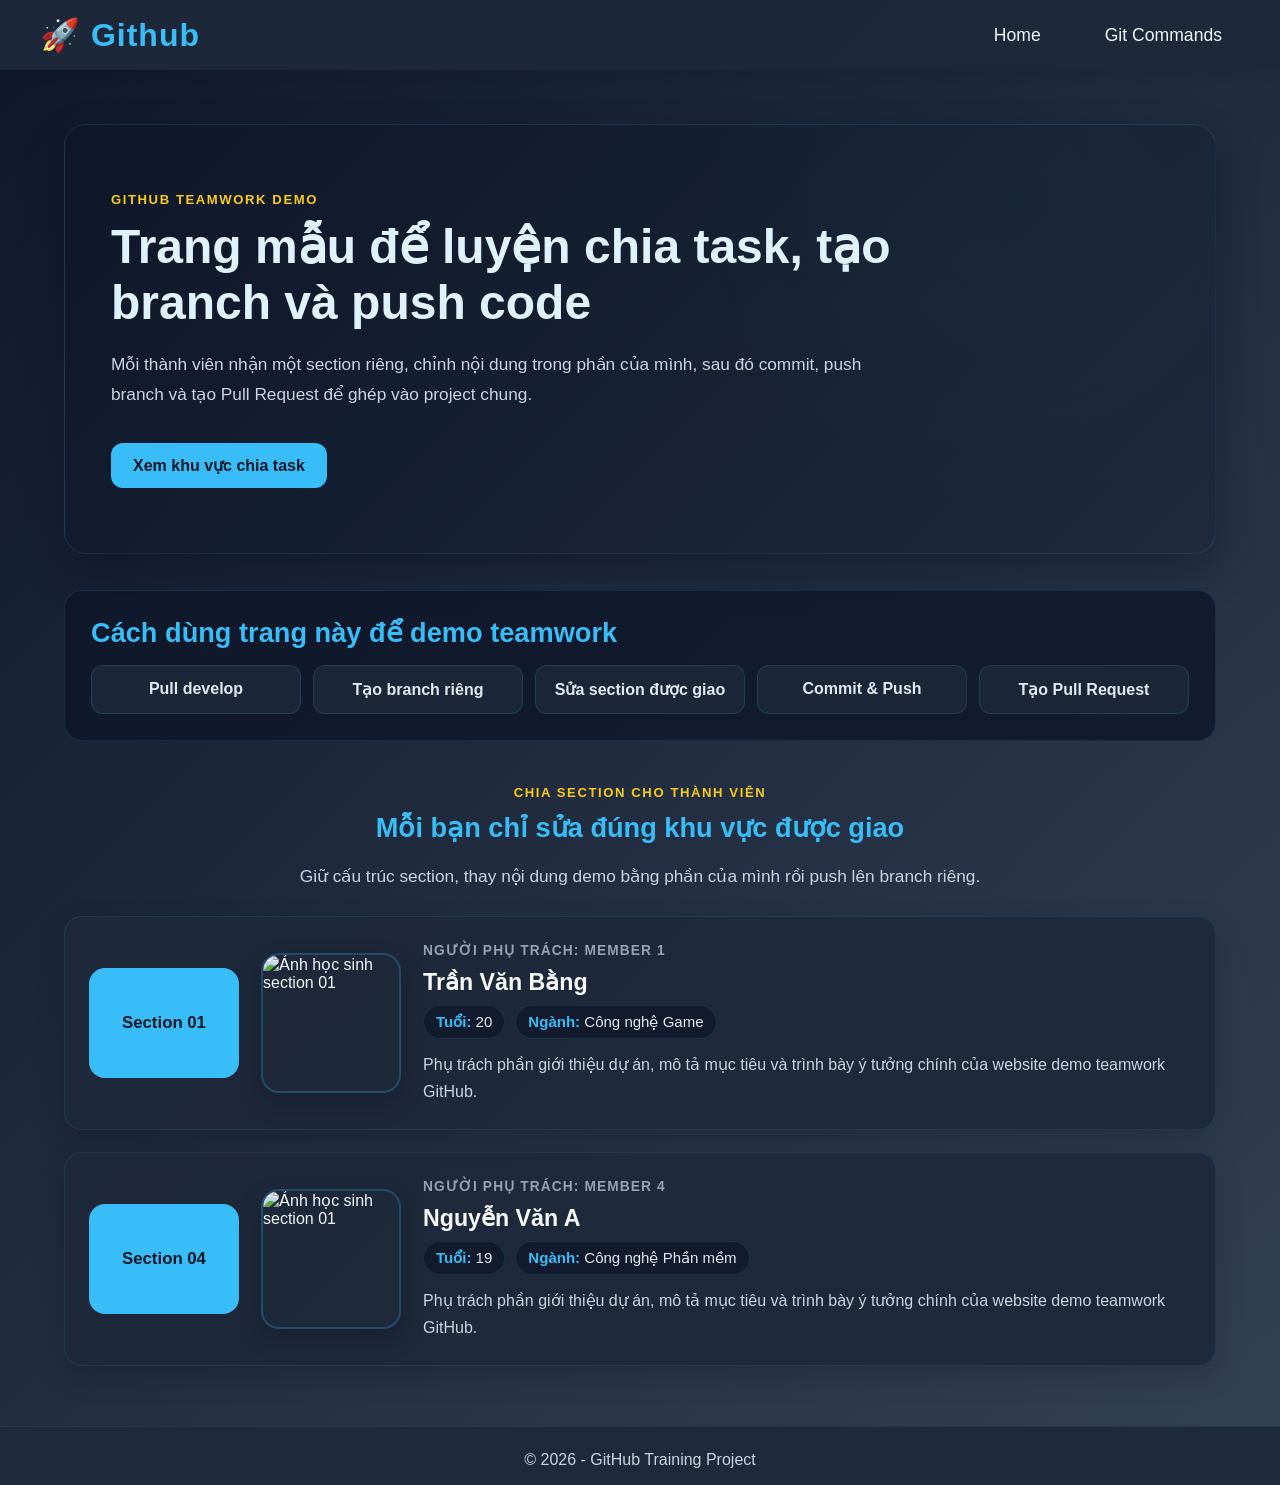
==== index.html @ ce4d1c2f "fect(index): create section 4" ====
<!DOCTYPE html>
<html lang="vi">
<head>
  <meta charset="UTF-8" />
  <meta name="viewport" content="width=device-width, initial-scale=1.0" />
  <title>GitHub Training</title>

  <link rel="stylesheet" href="css/style.css" />
</head>
<body>

  <header class="header">
    <div class="logo">
      🚀 Github
    </div>

    <nav class="navbar">
      <a href="index.html">Home</a>
      <a href="html/gitcode.html">Git Commands</a>
      <!-- <a href="#team-sections">Team Sections</a>
      <a href="#workflow-demo">Workflow Demo</a> -->
    </nav>
  </header>

  <section class="home-hero">
    <div class="home-hero-content">
      <span class="home-kicker">GitHub Teamwork Demo</span>
      <h1>Trang mẫu để luyện chia task, tạo branch và push code</h1>
      <p>
        Mỗi thành viên nhận một section riêng, chỉnh nội dung trong phần của mình,
        sau đó commit, push branch và tạo Pull Request để ghép vào project chung.
      </p>
      <a href="#team-sections" class="home-hero-btn">Xem khu vực chia task</a>
    </div>
  </section>

  <section class="team-demo-intro" id="workflow-demo">
    <div class="team-demo-card">
      <h2>Cách dùng trang này để demo teamwork</h2>
      <div class="team-demo-flow">
        <span>Pull develop</span>
        <span>Tạo branch riêng</span>
        <span>Sửa section được giao</span>
        <span>Commit & Push</span>
        <span>Tạo Pull Request</span>
      </div>
    </div>
  </section>

  <section class="team-sections" id="team-sections">
    <div class="team-section-heading">
      <span class="home-kicker">Chia Section Cho Thành Viên</span>
      <h2>Mỗi bạn chỉ sửa đúng khu vực được giao</h2>
      <p>Giữ cấu trúc section, thay nội dung demo bằng phần của mình rồi push lên branch riêng.</p>
    </div>

    <article class="member-work-section member-one" id="member-section-1">
      <div class="member-badge">Section 01</div>
      <div class="member-profile">
        <img src="https://scontent.fdad2-1.fna.fbcdn.net/v/t39.30808-6/556759944_1930097498388356_307421923175908812_n.jpg?_nc_cat=101&ccb=1-7&_nc_sid=1d70fc&_nc_eui2=AeEjoZnqyut3etwv5vSrzp3N4biLlRMhdVPhuIuVEyF1U_9GZbSRBkOqIoPj9w2sNINUqiNtuL5TcLoIzGaZe9NK&_nc_ohc=SYh8Oh-GGBQQ7kNvwHxV6ln&_nc_oc=AdrQGl1ZJ1cwbVvdwWqaaDdRkdm50__3CVu-ETXfu-alIXfRdkhwELdNpxFEAi6UTkY&_nc_zt=23&_nc_ht=scontent.fdad2-1.fna&_nc_gid=3TKmgCUlvoY7Y_K0UtMDnA&_nc_ss=7b2a8&oh=00_Af6lkgv536dwW_UC1EzUczpDcu0OHHDe9yXE9eBbj14IPQ&oe=6A0505F3" alt="Ảnh học sinh section 01">
        <div class="member-content">
          <span>Người phụ trách: Member 1</span>
          <h3>Trần Văn Bằng</h3>
          <ul class="student-info">
            <li><strong>Tuổi:</strong> 20</li>
            <li><strong>Ngành:</strong> Công nghệ Game</li>
          </ul>
          <p>
            Phụ trách phần giới thiệu dự án, mô tả mục tiêu và trình bày ý tưởng chính
            của website demo teamwork GitHub.
          </p>
        </div>
      </div>
    </article>

    <!-- SECTION 02: Copy thay vào index.html, article id="member-section-2" -->
    

    <!-- SECTION 03: Copy thay vào index.html, article id="member-section-3" -->
    

    <!-- SECTION 04: Copy thay vào index.html, article id="member-section-4" -->
    <article class="member-work-section member-one" id="member-section-4">
      <div class="member-badge">Section 04</div>
      <div class="member-profile">
        <img src="https://scontent.fdad2-1.fna.fbcdn.net/v/t39.30808-6/556759944_1930097498388356_307421923175908812_n.jpg?_nc_cat=101&ccb=1-7&_nc_sid=1d70fc&_nc_eui2=AeEjoZnqyut3etwv5vSrzp3N4biLlRMhdVPhuIuVEyF1U_9GZbSRBkOqIoPj9w2sNINUqiNtuL5TcLoIzGaZe9NK&_nc_ohc=SYh8Oh-GGBQQ7kNvwHxV6ln&_nc_oc=AdrQGl1ZJ1cwbVvdwWqaaDdRkdm50__3CVu-ETXfu-alIXfRdkhwELdNpxFEAi6UTkY&_nc_zt=23&_nc_ht=scontent.fdad2-1.fna&_nc_gid=3TKmgCUlvoY7Y_K0UtMDnA&_nc_ss=7b2a8&oh=00_Af6lkgv536dwW_UC1EzUczpDcu0OHHDe9yXE9eBbj14IPQ&oe=6A0505F3" alt="Ảnh học sinh section 01">
        <div class="member-content">
          <span>Người phụ trách: Member 4</span>
          <h3>Nguyễn Văn A</h3>
          <ul class="student-info">
            <li><strong>Tuổi:</strong> 19</li>
            <li><strong>Ngành:</strong> Công nghệ Phần mềm</li>
          </ul>
          <p>
            Phụ trách phần giới thiệu dự án, mô tả mục tiêu và trình bày ý tưởng chính
            của website demo teamwork GitHub.
          </p>
        </div>
      </div>
    </article>
    
  </section>

  <footer>
    © 2026 - GitHub Training Project
  </footer>

</body>
</html>
---- css/style.css ----
/* Terminal-like Command Input */

.cmd-terminal-section {
    width: 90%;
    margin: 36px auto 48px auto;
    background: #181f2e;
    border-radius: 12px;
    box-shadow: 0 4px 24px rgba(30,41,59,0.18);
    padding: 0 0 24px 0;
    position: relative;
    border: 1.5px solid #232b3b;
}
.cmd-toolbar {
    position: sticky;
    top: 80px;
    background: #232b3b;
    border-radius: 12px 12px 0 0;
    display: flex;
    align-items: center;
    justify-content: space-between;
    padding: 10px 18px 8px 18px;
    z-index: 2;
    border-bottom: 1.5px solid #334155;
    box-shadow: 0 2px 8px rgba(56,189,248,0.07);
}
.cmd-toolbar-left {
    display: flex;
    align-items: center;
    gap: 8px;
}
.cmd-dot {
    width: 13px;
    height: 13px;
    border-radius: 50%;
    display: inline-block;
    margin-right: 2px;
    border: 1.5px solid #232b3b;
}
.cmd-dot.red { background: #ff5f56; border-color: #e0443e; }
.cmd-dot.yellow { background: #ffbd2e; border-color: #dea123; }
.cmd-dot.green { background: #27c93f; border-color: #13a10e; }

.cmd-toolbar-right {
    display: flex;
    align-items: center;
    gap: 12px;
}
#cmd-save-btn {
    background: linear-gradient(90deg, #38bdf8 0%, #2563eb 100%);
    color: #fff;
    border: none;
    border-radius: 7px;
    padding: 7px 20px;
    font-size: 1.05rem;
    font-weight: 600;
    cursor: pointer;
    box-shadow: 0 2px 8px rgba(56,189,248,0.10);
    transition: background 0.18s, transform 0.18s;
    outline: none;
}
#cmd-save-btn:hover {
    background: linear-gradient(90deg, #2563eb 0%, #38bdf8 100%);
    transform: scale(1.04);
}
.cmd-textarea {
    width: 96%;
    margin: 18px 2%;
    min-height: 180px;
    background: #181f2e;
    color: #e2e8f0;
    font-family: 'Fira Mono', 'Consolas', monospace;
    font-size: 1.08rem;
    border: none;
    border-radius: 0 0 8px 8px;
    padding: 18px 16px;
    outline: none;
    resize: vertical;
    box-shadow: 0 1px 8px rgba(56,189,248,0.08);
    transition: box-shadow 0.18s;
    line-height: 1.7;
    letter-spacing: 0.02em;
}
.cmd-textarea:focus {
    box-shadow: 0 2px 16px rgba(56,189,248,0.13);
}
*{
    box-sizing: border-box;
}

html {
    scroll-behavior: smooth;
}

body {
    min-height: 100vh;
    margin: 0;
    font-family: 'Segoe UI', 'Roboto', Arial, sans-serif;
    background: linear-gradient(135deg, #0f172a 0%, #334155 100%);
    color: #f1f5f9;
}

.hero-content h1{
    font-size: 3.5rem;
    margin-bottom: 20px;
    font-weight: 800;
    color: #38bdf8;
    text-shadow: 0 2px 16px rgba(56,189,248,0.08);
}

.hero-content p{
    max-width: 700px;
    margin: auto;
    line-height: 1.8;
    color: #cbd5e1;
    margin-bottom: 30px;
    font-size: 1.2rem;
}

.hero-content button{
    padding: 16px 36px;
    border: none;
    border-radius: 16px;
    background: linear-gradient(90deg, #38bdf8 0%, #2563eb 100%);
    color: white;
    font-size: 1.1rem;
    font-weight: 600;
    cursor: pointer;
    box-shadow: 0 4px 16px rgba(56,189,248,0.10);
    transition: 0.2s;
}

.hero-content button:hover{
    background: linear-gradient(90deg, #2563eb 0%, #38bdf8 100%);
    transform: translateY(-3px) scale(1.04);
    box-shadow: 0 8px 24px rgba(56,189,248,0.18);
}

.card-section{
    width: 90%;
    margin: 0 auto;
    display: grid;
    grid-template-columns: repeat(auto-fit, minmax(300px, 1fr));
    gap: 32px;
    padding-bottom: 80px;
    margin-top: 40px;
}

.card{
    background: rgba(30, 41, 59, 0.98);
    padding: 36px 28px 32px 28px;
    border-radius: 22px;
    border: 1.5px solid rgba(56,189,248,0.08);
    transition: 0.25s;
    box-shadow: 0 2px 12px rgba(30,41,59,0.10);
    position: relative;
    overflow: hidden;
}

.card:hover{
    transform: translateY(-8px) scale(1.03);
    border-color: #38bdf8;
    box-shadow: 0 12px 32px rgba(56,189,248,0.18);
}

.icon{
    font-size: 2.5rem;
    margin-bottom: 18px;
    color: #38bdf8;
    filter: drop-shadow(0 2px 8px #38bdf855);
}

.card h2{
    margin-bottom: 12px;
    font-size: 1.4rem;
    color: #f1f5f9;
    font-weight: 700;
}

.card p{
    color: #cbd5e1;
    line-height: 1.7;
    font-size: 1.05rem;
}

/* Home teamwork demo page */
.home-hero {
    width: 90%;
    min-height: 430px;
    margin: 54px auto 36px auto;
    display: flex;
    align-items: center;
    background:
        linear-gradient(135deg, rgba(15,23,42,0.94), rgba(30,41,59,0.86)),
        radial-gradient(circle at 82% 18%, rgba(56,189,248,0.22), transparent 32%);
    border: 1.5px solid rgba(56,189,248,0.14);
    border-radius: 22px;
    padding: 54px 46px;
    box-shadow: 0 18px 42px rgba(2,6,23,0.28);
}

.home-hero-content {
    max-width: 780px;
}

.home-kicker {
    display: inline-block;
    margin-bottom: 12px;
    color: #facc15;
    font-size: 0.82rem;
    font-weight: 800;
    letter-spacing: 0.12em;
    text-transform: uppercase;
}

.home-hero h1 {
    margin: 0 0 18px 0;
    color: #e0f2fe;
    font-size: 3rem;
    line-height: 1.16;
}

.home-hero p,
.team-section-heading p {
    color: #cbd5e1;
    line-height: 1.75;
    font-size: 1.08rem;
}

.home-hero-btn {
    display: inline-block;
    margin-top: 16px;
    color: #0f172a;
    background: #38bdf8;
    text-decoration: none;
    border-radius: 12px;
    padding: 13px 22px;
    font-weight: 800;
    transition: 0.18s;
}

.home-hero-btn:hover {
    background: #22c55e;
    transform: translateY(-2px);
}

.team-demo-intro,
.team-sections {
    width: 90%;
    margin: 0 auto 42px auto;
}

.team-demo-card {
    background: rgba(15,23,42,0.82);
    border: 1px solid rgba(56,189,248,0.14);
    border-radius: 18px;
    padding: 26px;
}

.team-demo-card h2,
.team-section-heading h2 {
    margin: 0 0 16px 0;
    color: #38bdf8;
    font-size: 1.7rem;
}

.team-demo-flow {
    display: grid;
    grid-template-columns: repeat(auto-fit, minmax(160px, 1fr));
    gap: 12px;
}

.team-demo-flow span {
    position: relative;
    color: #e2e8f0;
    background: rgba(30,41,59,0.9);
    border: 1px solid rgba(56,189,248,0.16);
    border-radius: 12px;
    padding: 14px 16px;
    text-align: center;
    font-weight: 700;
}

.team-section-heading {
    margin-bottom: 24px;
    text-align: center;
}

.member-work-section {
    display: grid;
    grid-template-columns: 150px minmax(0, 1fr);
    gap: 22px;
    align-items: center;
    margin-bottom: 22px;
    padding: 24px;
    background: rgba(30,41,59,0.94);
    border: 1.5px solid rgba(56,189,248,0.12);
    border-radius: 18px;
    box-shadow: 0 10px 28px rgba(2,6,23,0.18);
}

.member-badge {
    min-height: 110px;
    display: grid;
    place-items: center;
    color: #0f172a;
    border-radius: 16px;
    font-size: 1.05rem;
    font-weight: 900;
    text-align: center;
}

.member-one .member-badge { background: #38bdf8; }
.member-two .member-badge { background: #22c55e; }
.member-three .member-badge { background: #facc15; }
.member-four .member-badge { background: #f97316; }

.member-profile {
    display: grid;
    grid-template-columns: 140px minmax(0, 1fr);
    gap: 22px;
    align-items: center;
}

.member-profile img {
    width: 140px;
    height: 140px;
    object-fit: cover;
    border-radius: 18px;
    border: 2px solid rgba(56,189,248,0.24);
    box-shadow: 0 10px 24px rgba(2,6,23,0.22);
}

.member-content span {
    color: #94a3b8;
    font-size: 0.86rem;
    font-weight: 800;
    letter-spacing: 0.08em;
    text-transform: uppercase;
}

.member-content h3 {
    margin: 9px 0 9px 0;
    color: #f8fafc;
    font-size: 1.45rem;
}

.member-content p {
    margin: 0;
    color: #cbd5e1;
    line-height: 1.7;
}

.student-info {
    display: flex;
    flex-wrap: wrap;
    gap: 10px;
    margin: 0 0 12px 0;
    padding: 0;
    list-style: none;
}

.student-info li {
    color: #e2e8f0;
    background: rgba(15,23,42,0.76);
    border: 1px solid rgba(56,189,248,0.14);
    border-radius: 999px;
    padding: 7px 12px;
    font-size: 0.94rem;
}

.student-info strong {
    color: #38bdf8;
}

@media (max-width: 760px) {
    .home-hero {
        padding: 34px 22px;
    }

    .home-hero h1 {
        font-size: 2.1rem;
    }

    .member-work-section {
        grid-template-columns: 1fr;
    }

    .member-badge {
        min-height: 72px;
    }

    .member-profile {
        grid-template-columns: 1fr;
    }

    .member-profile img {
        width: 100%;
        height: 220px;
    }
}

.page-title{
    margin: 48px 0 32px 0;
    text-align: center;
}
.page-title h1 {
    font-size: 2.5rem;
    color: #38bdf8;
    font-weight: 800;
    margin-bottom: 10px;
}
.page-title p {
    color: #cbd5e1;
    font-size: 1.1rem;
}

.page-section-nav {
    width: 170px;
    margin: 0;
    position: fixed;
    top: 92px;
    left: 18px;
    z-index: 9;
    display: flex;
    flex-direction: column;
    gap: 10px;
    padding: 12px;
    background: rgba(15, 23, 42, 0.86);
    border: 1px solid rgba(56,189,248,0.16);
    border-radius: 14px;
    box-shadow: 0 10px 28px rgba(2,6,23,0.22);
    backdrop-filter: blur(14px);
}

.page-section-nav a {
    color: #e2e8f0;
    text-decoration: none;
    font-size: 0.95rem;
    font-weight: 700;
    padding: 10px 12px;
    border: 1px solid rgba(56,189,248,0.12);
    border-radius: 10px;
    background: rgba(30,41,59,0.72);
    transition: 0.18s;
}

.page-section-nav a:hover {
    color: #0f172a;
    background: #38bdf8;
    border-color: #38bdf8;
}

#cmd-input,
#git-guidelines,
#branch-example,
#project-workflow,
#teamwork-rules,
#command-list {
    scroll-margin-top: 160px;
}

@media (max-width: 1179px) {
    .page-section-nav {
        width: 90%;
        margin: 0 auto 28px auto;
        position: sticky;
        top: 78px;
        left: auto;
        float: none;
        flex-direction: row;
        justify-content: flex-start;
        overflow-x: auto;
    }

    .page-section-nav a {
        flex: 0 0 auto;
        border-radius: 999px;
    }
}

/* Header, Navbar, Logo, Footer */
header.header {
    width: 100%;
    background: rgba(30, 41, 59, 0.95);
    box-shadow: 0 2px 12px rgba(0,0,0,0.08);
    display: flex;
    justify-content: space-between;
    align-items: center;
    padding: 0 40px;
    min-height: 70px;
    position: sticky;
    top: 0;
    z-index: 10;
}
.logo {
    font-size: 2rem;
    font-weight: bold;
    letter-spacing: 1px;
    color: #38bdf8;
    display: flex;
    align-items: center;
    gap: 10px;
}
.navbar {
    display: flex;
    gap: 28px;
}
.navbar a {
    color: #f1f5f9;
    text-decoration: none;
    font-size: 1.1rem;
    padding: 8px 18px;
    border-radius: 8px;
    transition: background 0.2s, color 0.2s;
}
.navbar a:hover, .navbar a.active {
    background: #38bdf8;
    color: #0f172a;
}
footer {
    width: 100%;
    background: #1e293b;
    color: #cbd5e1;
    text-align: center;
    padding: 24px 0 16px 0;
    font-size: 1rem;
    margin-top: 60px;
    border-top: 1px solid rgba(255,255,255,0.06);
}

/* Command Cards (gitcode.html) */
.command-container {
    width: 90%;
    margin: 0 auto 60px auto;
    display: grid;
    grid-template-columns: repeat(auto-fit, minmax(320px, 1fr));
    gap: 32px;
}
.command-card {
    background: rgba(30, 41, 59, 0.98);
    border-radius: 18px;
    border: 1.5px solid rgba(56,189,248,0.08);
    box-shadow: 0 2px 12px rgba(30,41,59,0.10);
    padding: 28px 24px 22px 24px;
    transition: 0.22s;
    position: relative;
    overflow: hidden;
}
.command-card:hover {
    border-color: #38bdf8;
    box-shadow: 0 8px 24px rgba(56,189,248,0.13);
    transform: translateY(-6px) scale(1.02);
}
.command-card h2 {
    color: #38bdf8;
    font-size: 1.2rem;
    margin-bottom: 12px;
    font-weight: 700;
}
.command-card p {
    color: #cbd5e1;
    font-size: 1rem;
    margin-top: 10px;
}
.code-box {
    background: #0f172a;
    color: #38bdf8;
    font-family: 'Fira Mono', 'Consolas', monospace;
    font-size: 1.08rem;
    padding: 18px 86px 18px 18px;
    border-radius: 10px;
    margin-bottom: 8px;
    margin-top: 2px;
    word-break: break-all;
    box-shadow: 0 1px 6px rgba(56,189,248,0.08);
    border: 1px solid rgba(56,189,248,0.10);
    text-align: left;
    position: relative;
    min-height: 56px;
}

.copy-code-btn {
    position: absolute;
    top: 10px;
    right: 10px;
    background: rgba(56,189,248,0.14);
    color: #e0f2fe;
    border: 1px solid rgba(56,189,248,0.35);
    border-radius: 7px;
    padding: 6px 10px;
    font-size: 0.82rem;
    font-family: 'Segoe UI', 'Roboto', Arial, sans-serif;
    font-weight: 700;
    cursor: pointer;
    transition: 0.18s;
}

.copy-code-btn:hover {
    background: #38bdf8;
    color: #0f172a;
}

.copy-code-btn.copied {
    background: #22c55e;
    color: #052e16;
    border-color: #22c55e;
}

/* Git naming and ignore guidelines */
.git-guidelines-section {
    padding: 0 0 30px 0;
    overflow: hidden;
}

.git-guidelines-section .cmd-toolbar {
    position: static;
    top: auto;
    justify-content: flex-start;
    min-height: 42px;
    margin-bottom: 26px;
    box-shadow: none;
}

.git-guidelines-section h1 {
    width: calc(100% - 48px);
    margin: 30px auto 10px auto;
    color: #22c55e;
    font-size: 1.45rem;
    line-height: 1.35;
    font-weight: 800;
}

.git-guidelines-section > strong {
    display: inline-block;
    margin-left: 24px;
    margin-bottom: 14px;
    color: #facc15;
    font-weight: 800;
}

.git-guidelines-section .guideline-box {
    width: calc(100% - 48px);
    margin: 0 auto 28px auto;
    background: #0f172a;
    color: #dbeafe;
    border: 1px solid rgba(56,189,248,0.16);
    border-left: 5px solid #38bdf8;
    border-radius: 12px;
    padding: 18px 20px;
    box-shadow: 0 8px 20px rgba(2,6,23,0.18);
    line-height: 1.7;
}

.git-guidelines-section .guideline-box p {
    margin: 0;
}

.git-guidelines-section .guideline-box ul {
    margin: 12px 0 0 0;
    padding-left: 22px;
}

.git-guidelines-section .guideline-box li {
    margin: 8px 0;
    color: #e2e8f0;
}

.git-guidelines-section strong {
    color: #facc15;
}

.git-guidelines-section .guideline-box strong {
    color: #38bdf8;
}

@media (max-width: 640px) {
    .git-guidelines-section h1,
    .git-guidelines-section .guideline-box {
        width: calc(100% - 28px);
    }

    .git-guidelines-section h1 {
        font-size: 1.22rem;
        margin-top: 24px;
    }

    .git-guidelines-section > strong {
        margin-left: 14px;
        margin-right: 14px;
        line-height: 1.6;
    }

    .git-guidelines-section .guideline-box {
        padding: 16px;
    }
}

/* Branch Example */
.branch-example {
    width: 90%;
    margin: 0 auto 56px auto;
    background: rgba(15, 23, 42, 0.72);
    border: 1.5px solid rgba(56,189,248,0.14);
    border-radius: 18px;
    padding: 30px 24px;
    box-shadow: 0 8px 28px rgba(15,23,42,0.22);
}

.branch-example-title {
    text-align: center;
    margin-bottom: 28px;
}

.branch-example-title h2 {
    color: #38bdf8;
    font-size: 1.55rem;
    margin: 0 0 10px 0;
}

.branch-example-title p {
    color: #cbd5e1;
    max-width: 760px;
    margin: 0 auto;
    line-height: 1.6;
}

.branch-map {
    position: relative;
    display: flex;
    flex-direction: column;
    gap: 34px;
    align-items: center;
    padding: 6px 0 4px 0;
}

.branch-level {
    width: 100%;
    display: flex;
    justify-content: center;
    position: relative;
}

.branch-level:not(.root)::before {
    content: "";
    position: absolute;
    top: -34px;
    left: 50%;
    width: 2px;
    height: 34px;
    background: linear-gradient(180deg, #38bdf8, #22c55e);
}

.branch-level.members {
    justify-content: space-between;
    gap: 22px;
}

.branch-level.members::after {
    content: "";
    position: absolute;
    top: -17px;
    left: 16%;
    right: 16%;
    height: 2px;
    background: linear-gradient(90deg, #38bdf8, #22c55e, #f59e0b);
}

.branch-group {
    flex: 1;
    min-width: 210px;
    display: flex;
    flex-direction: column;
    align-items: center;
    gap: 16px;
    position: relative;
}

.branch-group::before {
    content: "";
    position: absolute;
    top: -34px;
    width: 2px;
    height: 34px;
    background: #22c55e;
}

.branch-node {
    min-width: 150px;
    text-align: center;
    font-family: 'Fira Mono', 'Consolas', monospace;
    font-weight: 700;
    color: #0f172a;
    padding: 11px 18px;
    border-radius: 999px;
    box-shadow: 0 6px 18px rgba(0,0,0,0.18);
    position: relative;
    z-index: 1;
}

.main-branch {
    background: #38bdf8;
}

.develop-branch {
    background: #22c55e;
}

.member-branch {
    background: #f59e0b;
}

.feature-list {
    width: 100%;
    display: grid;
    gap: 10px;
}

.feature-list span {
    display: block;
    background: #111827;
    color: #e2e8f0;
    font-family: 'Fira Mono', 'Consolas', monospace;
    font-size: 0.92rem;
    text-align: center;
    padding: 10px 12px;
    border: 1px solid rgba(56,189,248,0.16);
    border-radius: 10px;
    overflow-wrap: anywhere;
}

.branch-flow-note {
    margin: 26px auto 0 auto;
    max-width: 780px;
    color: #cbd5e1;
    text-align: center;
    line-height: 1.7;
}

.branch-flow-note code {
    background: #0f172a;
    color: #38bdf8;
    padding: 4px 7px;
    border-radius: 6px;
    font-family: 'Fira Mono', 'Consolas', monospace;
}

@media (max-width: 760px) {
    .branch-level.members {
        flex-direction: column;
        align-items: stretch;
    }

    .branch-level.members::after {
        display: none;
    }

    .branch-group::before {
        background: linear-gradient(180deg, #22c55e, #f59e0b);
    }
}

/* Web and Java team workflow */
.project-workflow-section {
    width: 90%;
    margin: 0 auto 64px auto;
    padding: 34px 24px;
    background:
        linear-gradient(135deg, rgba(8,13,28,0.96), rgba(17,24,39,0.92)),
        repeating-linear-gradient(90deg, rgba(56,189,248,0.05) 0 1px, transparent 1px 74px);
    border: 1.5px solid rgba(56,189,248,0.16);
    border-radius: 18px;
    box-shadow: 0 18px 42px rgba(2,6,23,0.28);
    overflow: hidden;
}

.project-workflow-header {
    max-width: 860px;
    margin: 0 auto 32px auto;
    text-align: center;
}

.workflow-kicker {
    display: inline-block;
    margin-bottom: 10px;
    color: #facc15;
    font-size: 0.82rem;
    font-weight: 800;
    letter-spacing: 0.12em;
    text-transform: uppercase;
}

.project-workflow-header h2 {
    margin: 0 0 12px 0;
    color: #e0f2fe;
    font-size: 1.85rem;
    line-height: 1.25;
}

.project-workflow-header p {
    margin: 0;
    color: #cbd5e1;
    line-height: 1.65;
}

.project-workflow-header code,
.workflow-step code,
.integrator-card code {
    color: #38bdf8;
    background: rgba(56,189,248,0.12);
    padding: 3px 6px;
    border-radius: 6px;
}

.workflow-dashboard {
    display: grid;
    grid-template-columns: 190px minmax(0, 1fr) 260px;
    gap: 22px;
    align-items: stretch;
}

.workflow-mainline {
    position: relative;
    display: flex;
    align-items: center;
    justify-content: center;
    min-height: 360px;
    border: 1px solid rgba(56,189,248,0.14);
    border-radius: 14px;
    background: rgba(15,23,42,0.72);
}

.workflow-mainline::before {
    content: "";
    position: absolute;
    top: 34px;
    bottom: 34px;
    width: 5px;
    border-radius: 999px;
    background: linear-gradient(180deg, #38bdf8, #22c55e, #38bdf8);
    box-shadow: 0 0 22px rgba(56,189,248,0.32);
}

.mainline-pulse {
    position: absolute;
    width: 18px;
    height: 18px;
    border-radius: 50%;
    background: #22c55e;
    box-shadow: 0 0 0 8px rgba(34,197,94,0.14);
}

.mainline-label {
    position: relative;
    z-index: 1;
    text-align: center;
    background: #0f172a;
    border: 1px solid rgba(56,189,248,0.26);
    border-radius: 12px;
    padding: 14px 18px;
}

.mainline-label span,
.role-label {
    display: block;
    color: #94a3b8;
    font-size: 0.78rem;
    font-weight: 800;
    letter-spacing: 0.08em;
    text-transform: uppercase;
}

.mainline-label strong {
    display: block;
    margin-top: 5px;
    color: #22c55e;
    font-family: 'Fira Mono', 'Consolas', monospace;
    font-size: 1.45rem;
}

.workflow-branches {
    display: grid;
    grid-template-columns: repeat(2, minmax(220px, 1fr));
    gap: 18px;
}

.workflow-role-card,
.integrator-card,
.workflow-step,
.project-warning-card {
    background: rgba(15,23,42,0.86);
    border: 1px solid rgba(148,163,184,0.16);
    border-radius: 14px;
    box-shadow: 0 10px 26px rgba(2,6,23,0.18);
}

.workflow-role-card {
    position: relative;
    min-height: 170px;
    padding: 18px;
    overflow: hidden;
}

.workflow-role-card::before {
    content: "";
    position: absolute;
    top: 28px;
    left: -24px;
    width: 48px;
    height: 2px;
    background: #38bdf8;
    box-shadow: 0 0 12px rgba(56,189,248,0.42);
}

.workflow-role-card::after {
    content: "Pull -> Branch -> Work -> Push -> PR";
    position: absolute;
    right: 14px;
    bottom: 12px;
    color: rgba(203,213,225,0.28);
    font-size: 0.72rem;
    font-family: 'Fira Mono', 'Consolas', monospace;
}

.workflow-role-card h3,
.integrator-card h3 {
    margin: 8px 0 8px 0;
    color: #38bdf8;
    font-family: 'Fira Mono', 'Consolas', monospace;
    font-size: 1.08rem;
}

.workflow-role-card p,
.integrator-card p {
    margin: 0;
    color: #cbd5e1;
    line-height: 1.55;
}

.branch-actions {
    display: flex;
    flex-wrap: wrap;
    gap: 8px;
    margin-top: 16px;
}

.branch-actions span {
    color: #e0f2fe;
    background: rgba(56,189,248,0.12);
    border: 1px solid rgba(56,189,248,0.2);
    border-radius: 999px;
    padding: 5px 9px;
    font-size: 0.78rem;
    font-weight: 700;
}

.ui-role { border-left: 4px solid #38bdf8; }
.service-role { border-left: 4px solid #22c55e; }
.api-role { border-left: 4px solid #facc15; }
.database-role { border-left: 4px solid #f97316; }

.integrator-panel {
    display: flex;
    align-items: center;
}

.integrator-card {
    position: relative;
    padding: 22px;
    border-color: rgba(250,204,21,0.28);
}

.integrator-card::before {
    content: "Code Review";
    display: inline-block;
    margin-bottom: 12px;
    color: #0f172a;
    background: #facc15;
    border-radius: 999px;
    padding: 6px 12px;
    font-size: 0.78rem;
    font-weight: 800;
}

.workflow-steps {
    display: grid;
    grid-template-columns: repeat(4, minmax(0, 1fr));
    gap: 12px;
    margin-top: 24px;
}

.workflow-step {
    display: flex;
    align-items: center;
    gap: 12px;
    min-height: 74px;
    padding: 14px;
}

.workflow-step strong {
    flex: 0 0 34px;
    width: 34px;
    height: 34px;
    display: grid;
    place-items: center;
    color: #0f172a;
    background: #38bdf8;
    border-radius: 50%;
    font-size: 0.95rem;
}

.workflow-step span {
    color: #e2e8f0;
    line-height: 1.45;
    font-size: 0.94rem;
}

.project-warning-grid {
    display: grid;
    grid-template-columns: 1.2fr 1fr 1fr;
    gap: 14px;
    margin-top: 18px;
}

.project-warning-card {
    padding: 16px 18px;
}

.project-warning-card strong {
    display: block;
    margin-bottom: 7px;
    color: #38bdf8;
}

.project-warning-card span {
    color: #cbd5e1;
    line-height: 1.5;
}

.project-warning-card.danger {
    border-color: rgba(248,113,113,0.35);
    background: rgba(127,29,29,0.18);
}

.project-warning-card.danger strong {
    color: #fca5a5;
}

@media (max-width: 1060px) {
    .workflow-dashboard {
        grid-template-columns: 150px minmax(0, 1fr);
    }

    .integrator-panel {
        grid-column: 1 / -1;
    }

    .workflow-steps {
        grid-template-columns: repeat(2, minmax(0, 1fr));
    }

    .project-warning-grid {
        grid-template-columns: 1fr;
    }
}

@media (max-width: 760px) {
    .project-workflow-section {
        padding: 28px 14px;
    }

    .workflow-dashboard,
    .workflow-branches,
    .workflow-steps {
        grid-template-columns: 1fr;
    }

    .workflow-mainline {
        min-height: 120px;
    }

    .workflow-mainline::before {
        left: 24px;
        right: 24px;
        top: 50%;
        bottom: auto;
        width: auto;
        height: 5px;
    }

    .workflow-role-card::before {
        display: none;
    }
}

/* GitHub teamwork rules */
.teamwork-rules-section {
    width: 90%;
    margin: 0 auto 64px auto;
    padding: 34px 24px;
    background:
        linear-gradient(135deg, rgba(15,23,42,0.97), rgba(17,24,39,0.92)),
        radial-gradient(circle at top right, rgba(56,189,248,0.14), transparent 34%);
    border: 1.5px solid rgba(56,189,248,0.16);
    border-radius: 18px;
    box-shadow: 0 18px 42px rgba(2,6,23,0.28);
}

.teamwork-rules-header {
    max-width: 850px;
    margin: 0 auto 30px auto;
    text-align: center;
}

.teamwork-rules-header h2 {
    margin: 0 0 12px 0;
    color: #e0f2fe;
    font-size: 1.85rem;
    line-height: 1.25;
}

.teamwork-rules-header p {
    margin: 0;
    color: #cbd5e1;
    line-height: 1.65;
}

.teamwork-rules-section code {
    color: #38bdf8;
    background: rgba(56,189,248,0.12);
    padding: 3px 6px;
    border-radius: 6px;
    font-family: 'Fira Mono', 'Consolas', monospace;
}

.teamwork-block {
    margin-top: 24px;
    padding: 22px;
    background: rgba(15,23,42,0.72);
    border: 1px solid rgba(148,163,184,0.14);
    border-radius: 16px;
}

.teamwork-block-title {
    display: flex;
    align-items: center;
    gap: 12px;
    margin-bottom: 18px;
}

.teamwork-block-title span {
    width: 42px;
    height: 42px;
    display: grid;
    place-items: center;
    color: #0f172a;
    background: #38bdf8;
    border-radius: 12px;
    font-weight: 900;
}

.teamwork-block-title h3 {
    margin: 0;
    color: #f8fafc;
    font-size: 1.25rem;
}

.rules-checklist {
    display: grid;
    grid-template-columns: repeat(auto-fit, minmax(260px, 1fr));
    gap: 12px;
}

.rule-item,
.danger-item,
.tip-card {
    position: relative;
    min-height: 58px;
    display: flex;
    align-items: center;
    color: #e2e8f0;
    background: rgba(30,41,59,0.88);
    border: 1px solid rgba(56,189,248,0.13);
    border-radius: 12px;
    padding: 14px 16px 14px 44px;
    line-height: 1.45;
}

.rule-item::before {
    content: "✓";
    position: absolute;
    left: 16px;
    color: #22c55e;
    font-weight: 900;
}

.commit-message-grid {
    display: grid;
    grid-template-columns: repeat(auto-fit, minmax(270px, 1fr));
    gap: 14px;
}

.commit-message-card {
    padding: 16px;
    background: rgba(30,41,59,0.88);
    border: 1px solid rgba(56,189,248,0.13);
    border-radius: 12px;
}

.commit-code {
    background: #020617;
    color: #38bdf8;
    border: 1px solid rgba(56,189,248,0.22);
    border-radius: 10px;
    padding: 13px 14px;
    font-family: 'Fira Mono', 'Consolas', monospace;
    font-size: 0.92rem;
    line-height: 1.55;
    overflow-wrap: anywhere;
}

.commit-message-card p {
    margin: 12px 0 0 0;
    color: #cbd5e1;
    line-height: 1.55;
}

.commit-message-card strong {
    color: #facc15;
}

.teamwork-danger-grid,
.teamwork-tips-grid {
    display: grid;
    grid-template-columns: repeat(auto-fit, minmax(230px, 1fr));
    gap: 12px;
}

.danger-item {
    border-color: rgba(248,113,113,0.28);
    background: rgba(127,29,29,0.18);
}

.danger-item::before {
    content: "!";
    position: absolute;
    left: 16px;
    width: 18px;
    height: 18px;
    display: grid;
    place-items: center;
    color: #7f1d1d;
    background: #fca5a5;
    border-radius: 50%;
    font-size: 0.78rem;
    font-weight: 900;
}

.teamwork-timeline {
    display: grid;
    grid-template-columns: repeat(9, minmax(120px, 1fr));
    gap: 12px;
    overflow-x: auto;
    padding-bottom: 4px;
}

.timeline-step {
    position: relative;
    min-width: 120px;
    min-height: 118px;
    display: flex;
    flex-direction: column;
    gap: 12px;
    justify-content: center;
    background: rgba(30,41,59,0.88);
    border: 1px solid rgba(56,189,248,0.14);
    border-radius: 14px;
    padding: 14px;
}

.timeline-step:not(:last-child)::after {
    content: "→";
    position: absolute;
    right: -13px;
    top: 50%;
    transform: translateY(-50%);
    color: #38bdf8;
    font-weight: 900;
    z-index: 1;
}

.timeline-step strong {
    width: 34px;
    height: 34px;
    display: grid;
    place-items: center;
    color: #0f172a;
    background: #22c55e;
    border-radius: 50%;
}

.timeline-step span {
    color: #e2e8f0;
    line-height: 1.45;
    font-size: 0.92rem;
}

.tip-card {
    border-color: rgba(34,197,94,0.2);
}

.tip-card::before {
    content: "•";
    position: absolute;
    left: 17px;
    color: #22c55e;
    font-size: 1.5rem;
    line-height: 1;
}

@media (max-width: 760px) {
    .teamwork-rules-section {
        padding: 28px 14px;
    }

    .teamwork-block {
        padding: 18px 14px;
    }

    .teamwork-block-title {
        align-items: flex-start;
    }

    .teamwork-rules-header h2 {
        font-size: 1.45rem;
    }
}

@media (min-width: 1180px) {
    .cmd-terminal-section,
    .branch-example,
    .project-workflow-section,
    .teamwork-rules-section,
    .command-container {
        width: calc(90% - 190px);
        margin-left: calc(5% + 190px);
        margin-right: 5%;
    }
}
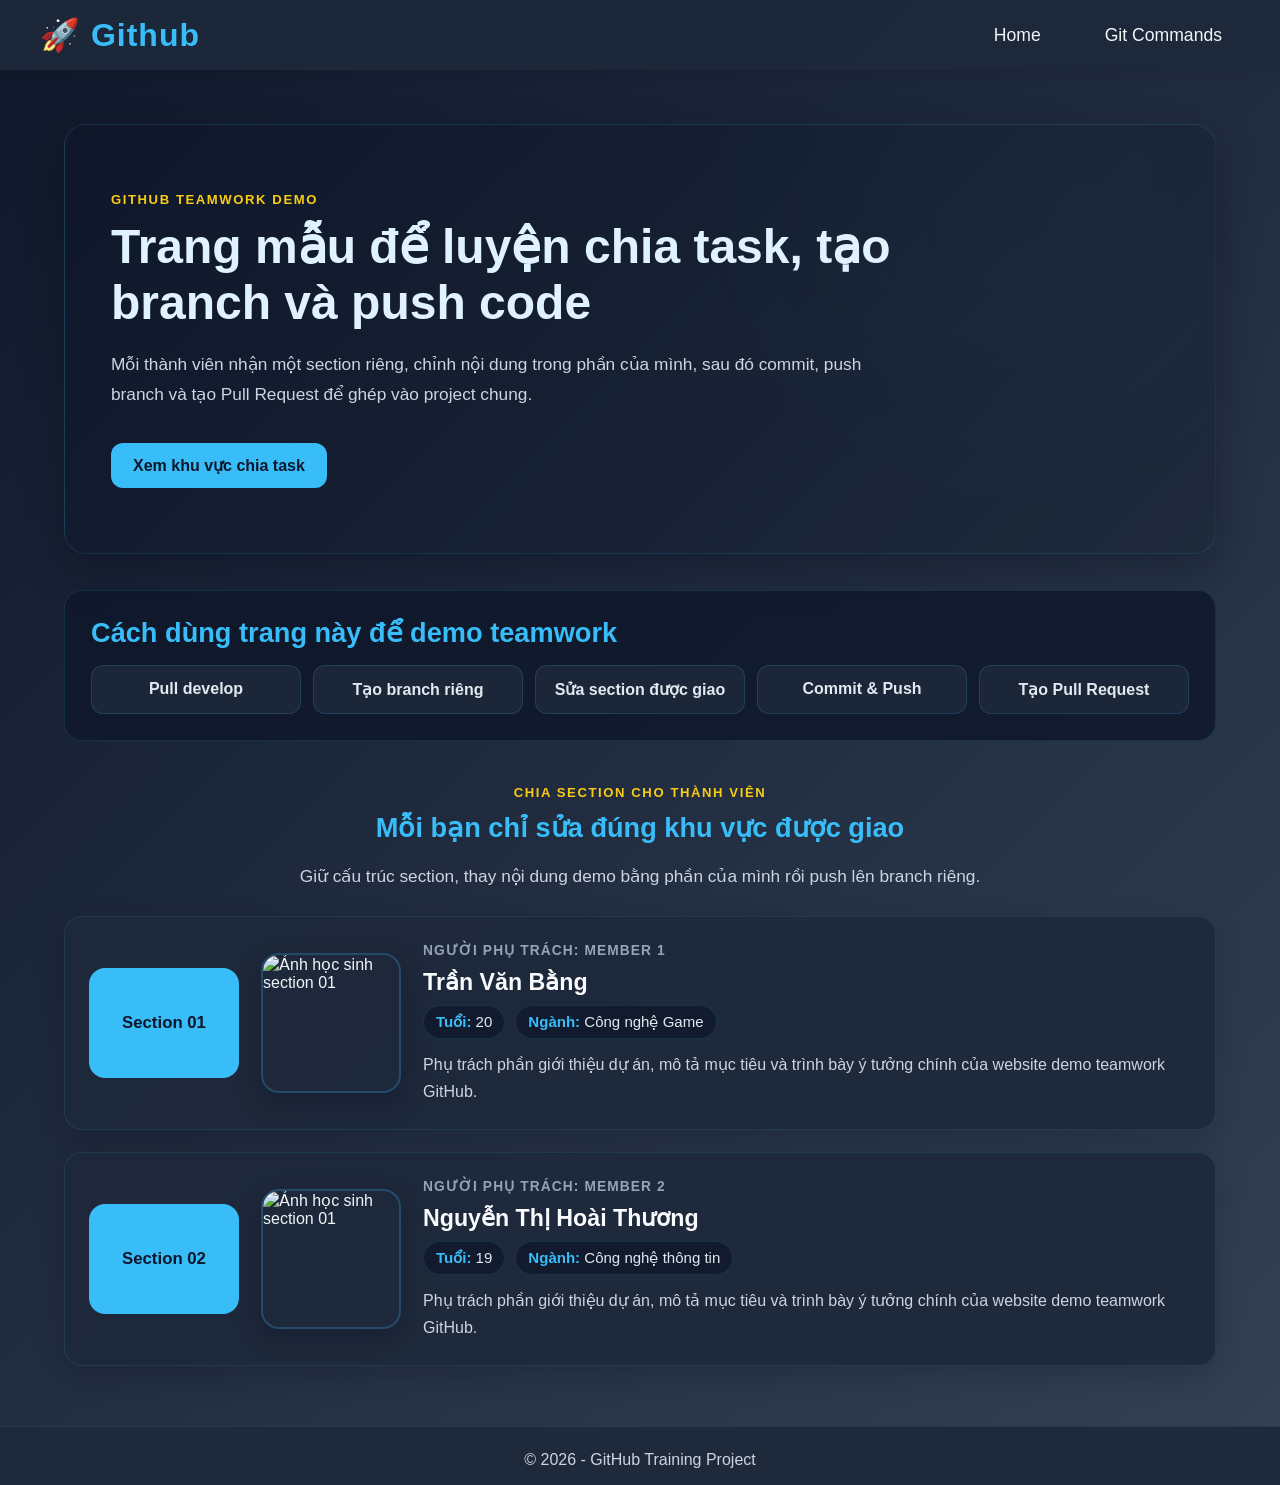
==== commit 30543a67: "fect(index): add section-2" ====
--- a/index.html
+++ b/index.html
@@ -74,22 +74,16 @@
     </article>
 
     <!-- SECTION 02: Copy thay vào index.html, article id="member-section-2" -->
-    
-
-    <!-- SECTION 03: Copy thay vào index.html, article id="member-section-3" -->
-    
-
-    <!-- SECTION 04: Copy thay vào index.html, article id="member-section-4" -->
-    <article class="member-work-section member-one" id="member-section-4">
-      <div class="member-badge">Section 04</div>
+    <article class="member-work-section member-one" id="Hoai Thuong">
+      <div class="member-badge">Section 02</div>
       <div class="member-profile">
         <img src="https://scontent.fdad2-1.fna.fbcdn.net/v/t39.30808-6/556759944_1930097498388356_307421923175908812_n.jpg?_nc_cat=101&ccb=1-7&_nc_sid=1d70fc&_nc_eui2=AeEjoZnqyut3etwv5vSrzp3N4biLlRMhdVPhuIuVEyF1U_9GZbSRBkOqIoPj9w2sNINUqiNtuL5TcLoIzGaZe9NK&_nc_ohc=SYh8Oh-GGBQQ7kNvwHxV6ln&_nc_oc=AdrQGl1ZJ1cwbVvdwWqaaDdRkdm50__3CVu-ETXfu-alIXfRdkhwELdNpxFEAi6UTkY&_nc_zt=23&_nc_ht=scontent.fdad2-1.fna&_nc_gid=3TKmgCUlvoY7Y_K0UtMDnA&_nc_ss=7b2a8&oh=00_Af6lkgv536dwW_UC1EzUczpDcu0OHHDe9yXE9eBbj14IPQ&oe=6A0505F3" alt="Ảnh học sinh section 01">
         <div class="member-content">
-          <span>Người phụ trách: Member 4</span>
-          <h3>Nguyễn Văn A</h3>
+          <span>Người phụ trách: Member 2</span>
+          <h3>Nguyễn Thị Hoài Thương</h3>
           <ul class="student-info">
             <li><strong>Tuổi:</strong> 19</li>
-            <li><strong>Ngành:</strong> Công nghệ Phần mềm</li>
+            <li><strong>Ngành:</strong> Công nghệ thông tin</li>
           </ul>
           <p>
             Phụ trách phần giới thiệu dự án, mô tả mục tiêu và trình bày ý tưởng chính
@@ -98,6 +92,11 @@
         </div>
       </div>
     </article>
+
+    <!-- SECTION 03: Copy thay vào index.html, article id="member-section-3" -->
+    
+
+    <!-- SECTION 04: Copy thay vào index.html, article id="member-section-4" -->
     
   </section>
 
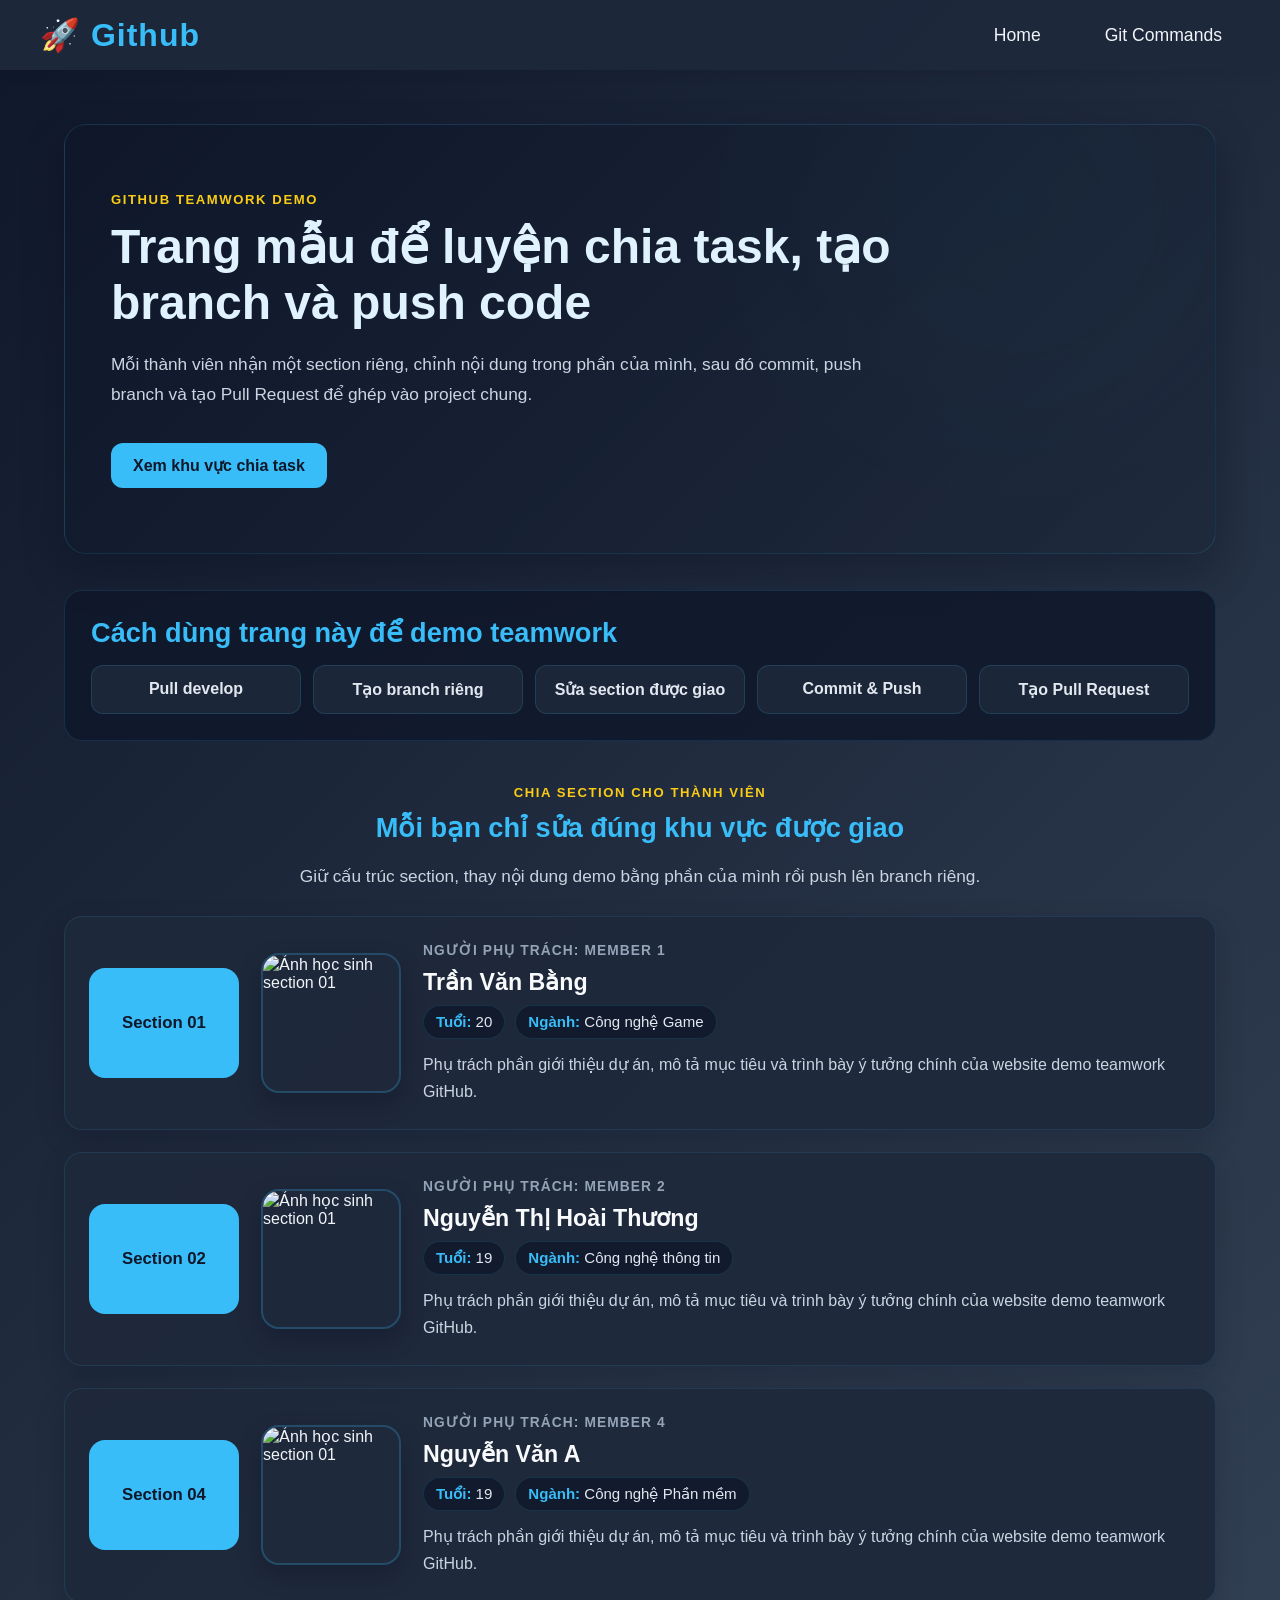
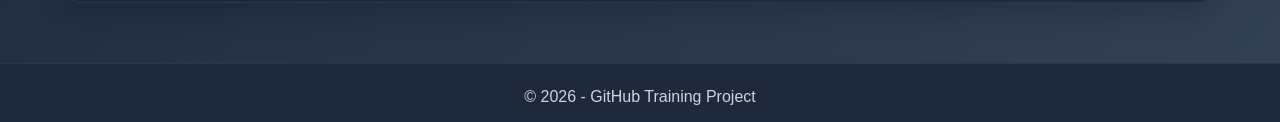
==== commit 99388068: "Merge branch 'develop' into fect/section-2" ====
--- a/index.html
+++ b/index.html
@@ -97,6 +97,24 @@
     
 
     <!-- SECTION 04: Copy thay vào index.html, article id="member-section-4" -->
+    <article class="member-work-section member-one" id="member-section-4">
+      <div class="member-badge">Section 04</div>
+      <div class="member-profile">
+        <img src="https://scontent.fdad2-1.fna.fbcdn.net/v/t39.30808-6/556759944_1930097498388356_307421923175908812_n.jpg?_nc_cat=101&ccb=1-7&_nc_sid=1d70fc&_nc_eui2=AeEjoZnqyut3etwv5vSrzp3N4biLlRMhdVPhuIuVEyF1U_9GZbSRBkOqIoPj9w2sNINUqiNtuL5TcLoIzGaZe9NK&_nc_ohc=SYh8Oh-GGBQQ7kNvwHxV6ln&_nc_oc=AdrQGl1ZJ1cwbVvdwWqaaDdRkdm50__3CVu-ETXfu-alIXfRdkhwELdNpxFEAi6UTkY&_nc_zt=23&_nc_ht=scontent.fdad2-1.fna&_nc_gid=3TKmgCUlvoY7Y_K0UtMDnA&_nc_ss=7b2a8&oh=00_Af6lkgv536dwW_UC1EzUczpDcu0OHHDe9yXE9eBbj14IPQ&oe=6A0505F3" alt="Ảnh học sinh section 01">
+        <div class="member-content">
+          <span>Người phụ trách: Member 4</span>
+          <h3>Nguyễn Văn A</h3>
+          <ul class="student-info">
+            <li><strong>Tuổi:</strong> 19</li>
+            <li><strong>Ngành:</strong> Công nghệ Phần mềm</li>
+          </ul>
+          <p>
+            Phụ trách phần giới thiệu dự án, mô tả mục tiêu và trình bày ý tưởng chính
+            của website demo teamwork GitHub.
+          </p>
+        </div>
+      </div>
+    </article>
     
   </section>
 
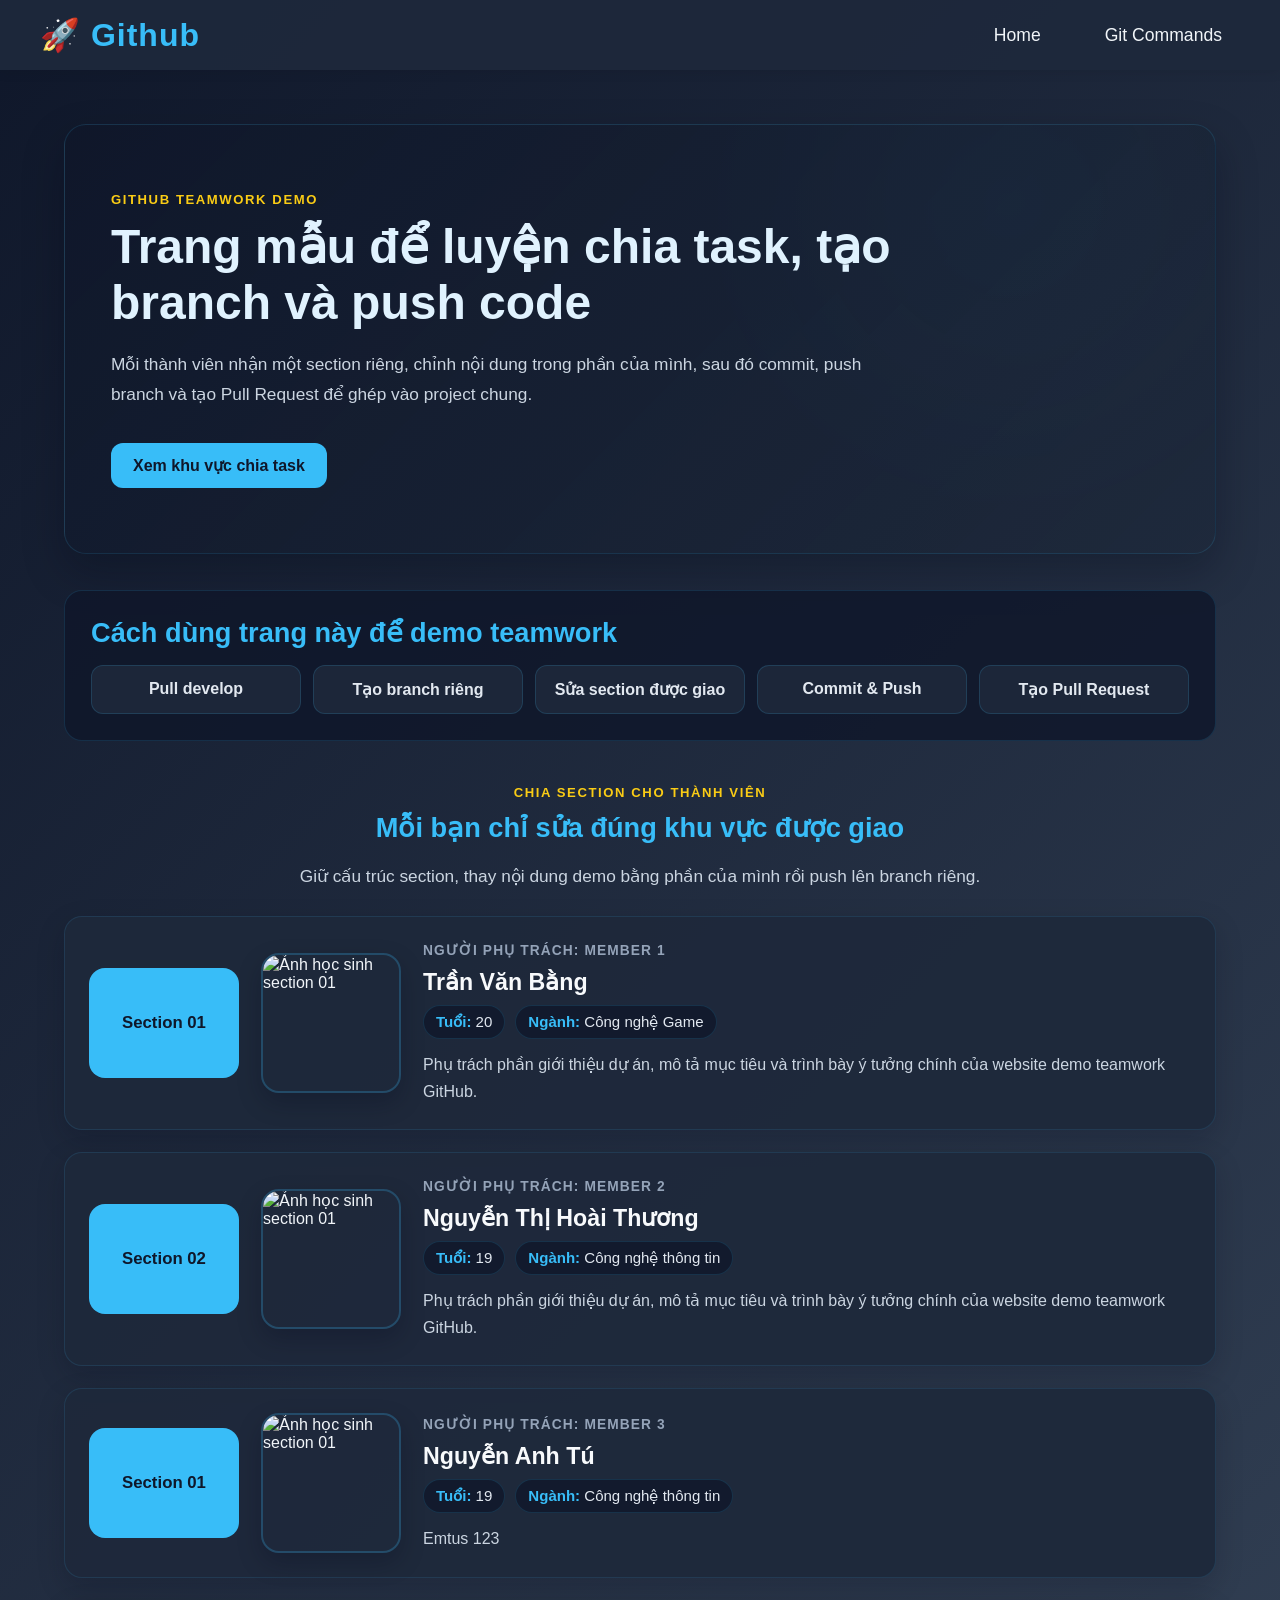
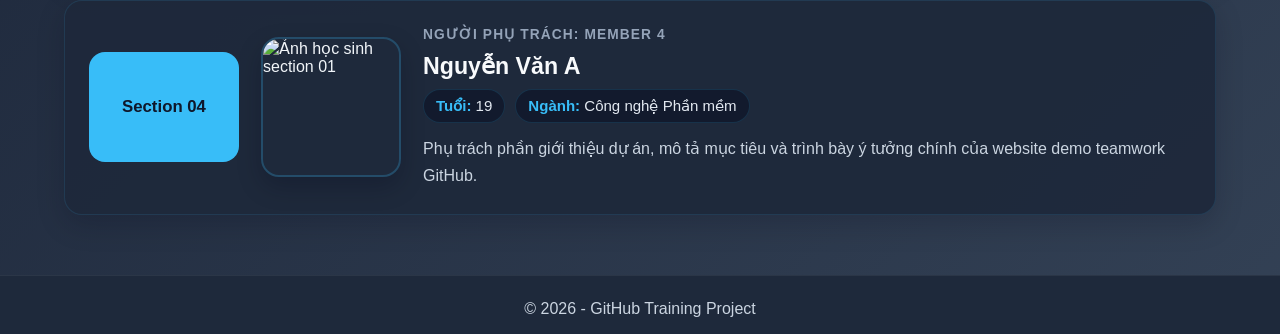
==== commit 71b33f0a: "Merge branch 'develop' into member/tu" ====
--- a/index.html
+++ b/index.html
@@ -94,8 +94,23 @@
     </article>
 
     <!-- SECTION 03: Copy thay vào index.html, article id="member-section-3" -->
-    
-
+    <article class="member-work-section member-one" id="member-section-1">
+      <div class="member-badge">Section 01</div>
+      <div class="member-profile">
+        <img src="https://scontent.fdad2-1.fna.fbcdn.net/v/t39.30808-6/556759944_1930097498388356_307421923175908812_n.jpg?_nc_cat=101&ccb=1-7&_nc_sid=1d70fc&_nc_eui2=AeEjoZnqyut3etwv5vSrzp3N4biLlRMhdVPhuIuVEyF1U_9GZbSRBkOqIoPj9w2sNINUqiNtuL5TcLoIzGaZe9NK&_nc_ohc=SYh8Oh-GGBQQ7kNvwHxV6ln&_nc_oc=AdrQGl1ZJ1cwbVvdwWqaaDdRkdm50__3CVu-ETXfu-alIXfRdkhwELdNpxFEAi6UTkY&_nc_zt=23&_nc_ht=scontent.fdad2-1.fna&_nc_gid=3TKmgCUlvoY7Y_K0UtMDnA&_nc_ss=7b2a8&oh=00_Af6lkgv536dwW_UC1EzUczpDcu0OHHDe9yXE9eBbj14IPQ&oe=6A0505F3" alt="Ảnh học sinh section 01">
+        <div class="member-content">
+          <span>Người phụ trách: Member 3</span>
+          <h3>Nguyễn Anh Tú</h3>
+          <ul class="student-info">
+            <li><strong>Tuổi:</strong> 19</li>
+            <li><strong>Ngành:</strong> Công nghệ thông tin</li>
+          </ul>
+          <p>
+            Emtus 123
+          </p>
+        </div>
+      </div>
+    </article>
     <!-- SECTION 04: Copy thay vào index.html, article id="member-section-4" -->
     <article class="member-work-section member-one" id="member-section-4">
       <div class="member-badge">Section 04</div>
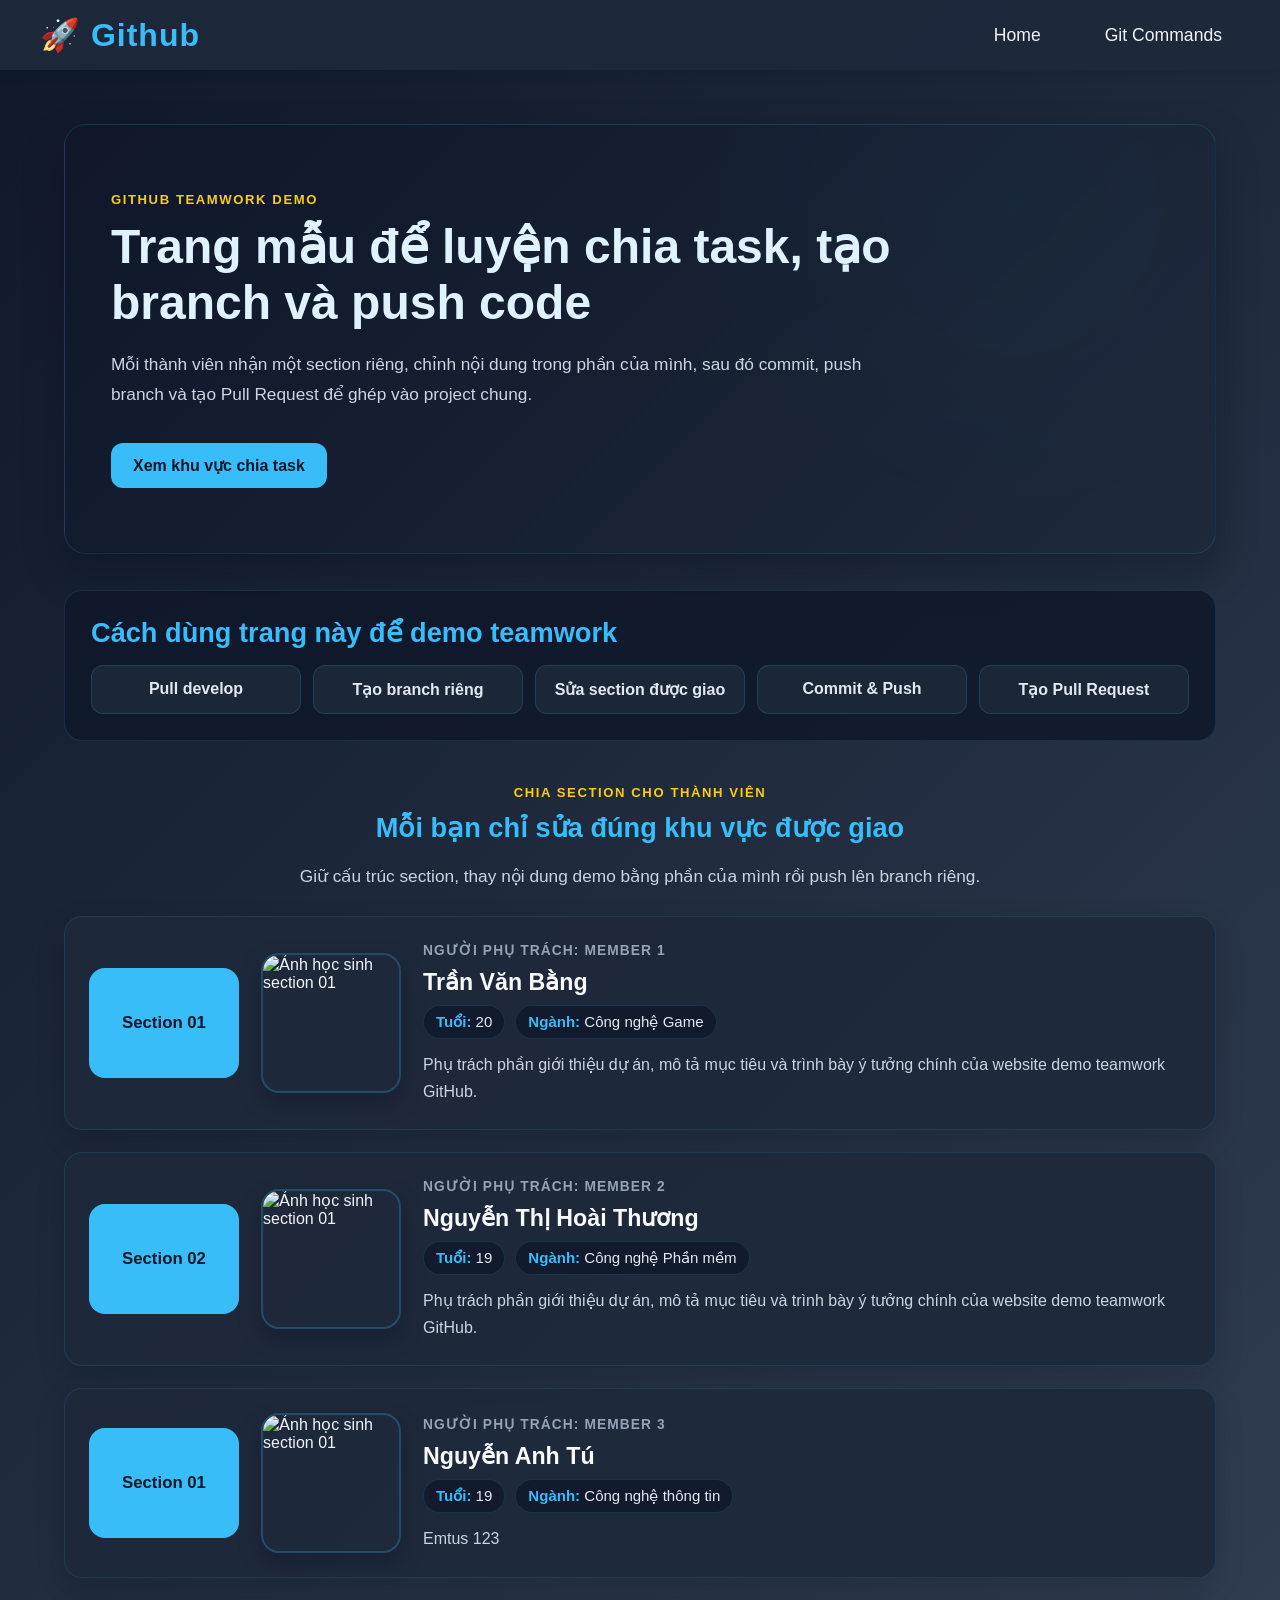
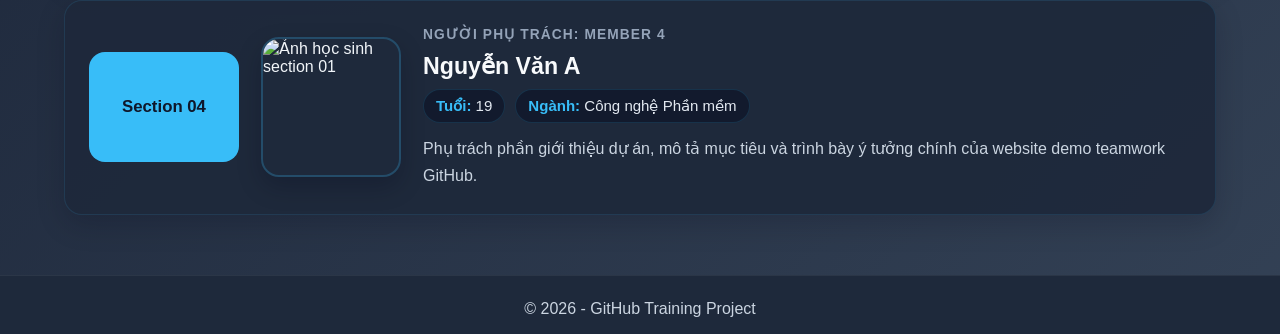
==== commit e07c26b2: "fix(index): change line 86" ====
--- a/index.html
+++ b/index.html
@@ -83,7 +83,7 @@
           <h3>Nguyễn Thị Hoài Thương</h3>
           <ul class="student-info">
             <li><strong>Tuổi:</strong> 19</li>
-            <li><strong>Ngành:</strong> Công nghệ thông tin</li>
+            <li><strong>Ngành:</strong> Công nghệ Phần mềm</li>
           </ul>
           <p>
             Phụ trách phần giới thiệu dự án, mô tả mục tiêu và trình bày ý tưởng chính
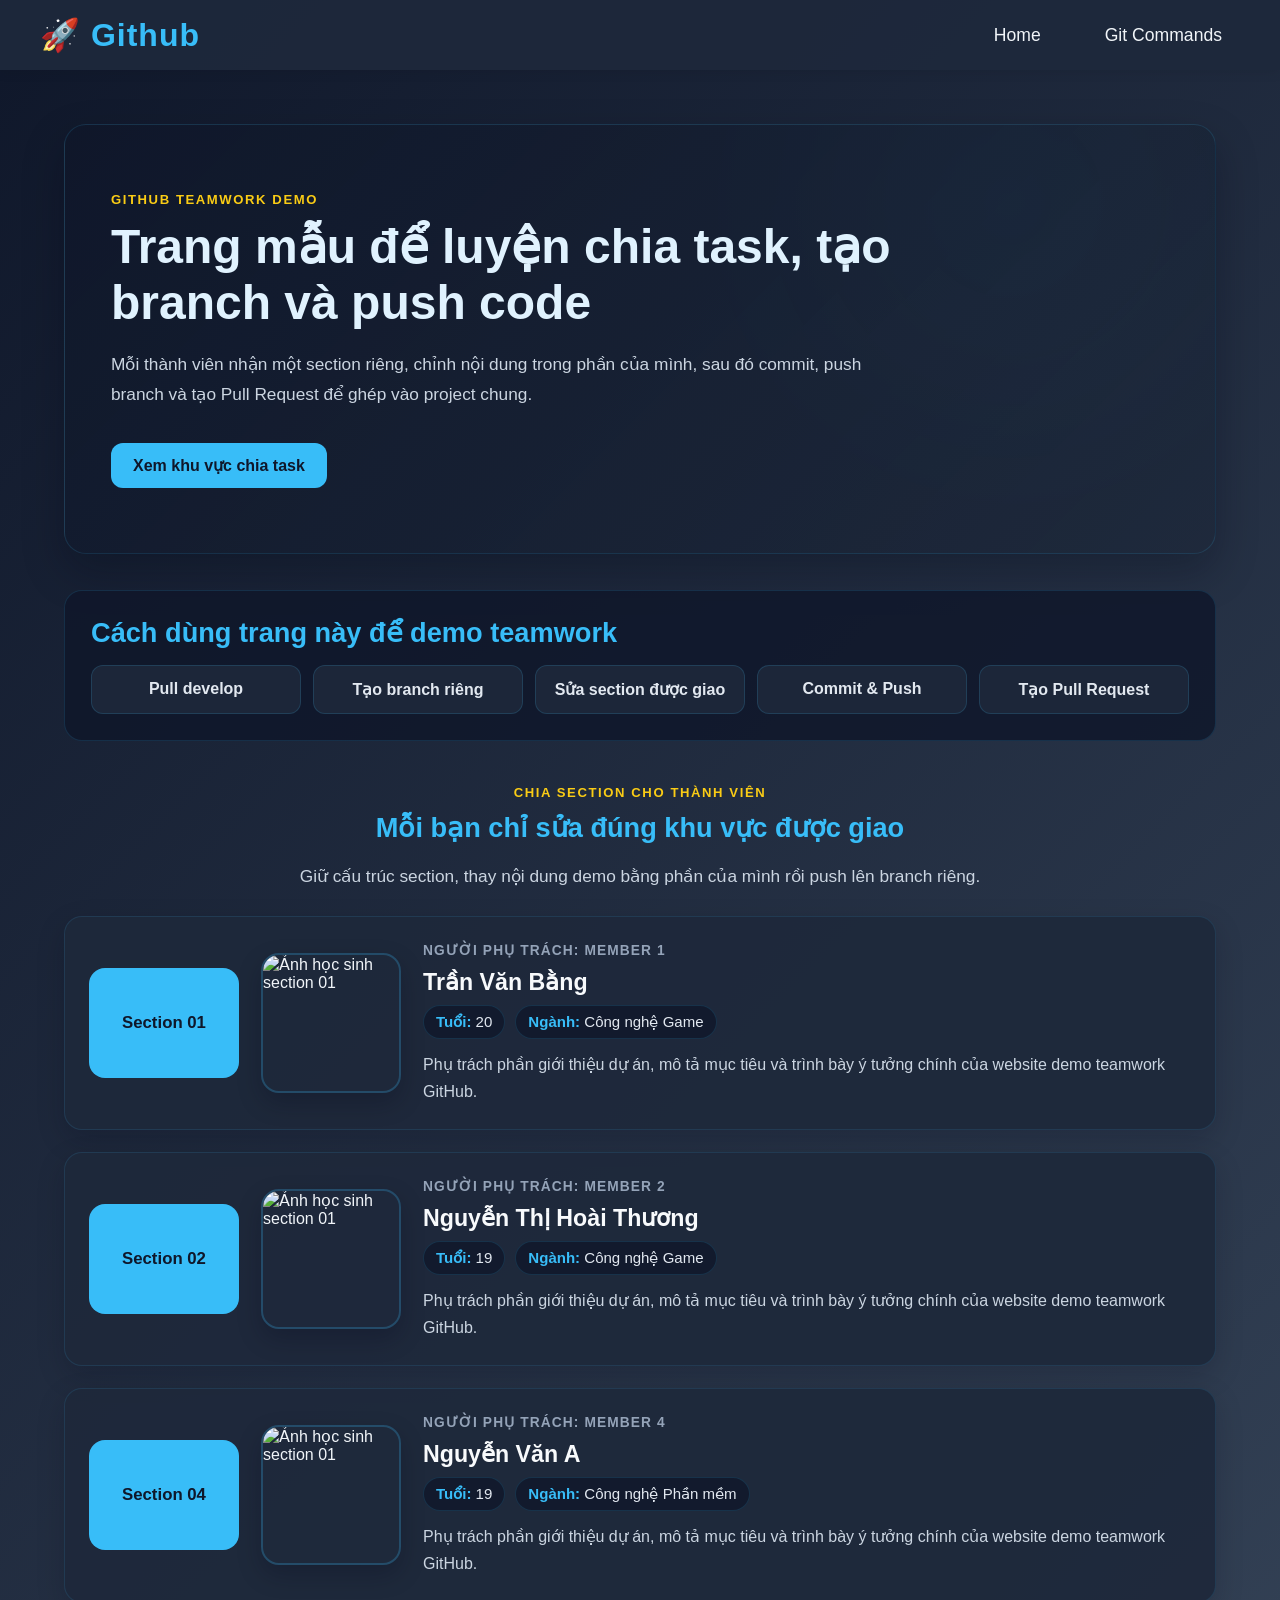
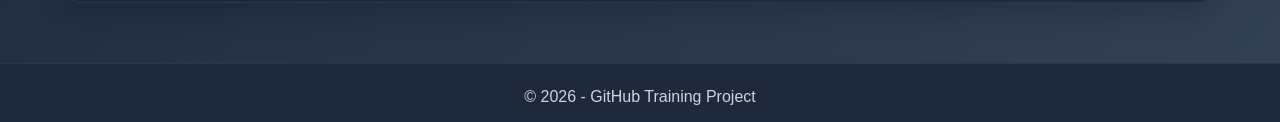
==== commit a1c94b47: "fect(index): add" ====
--- a/index.html
+++ b/index.html
@@ -83,7 +83,7 @@
           <h3>Nguyễn Thị Hoài Thương</h3>
           <ul class="student-info">
             <li><strong>Tuổi:</strong> 19</li>
-            <li><strong>Ngành:</strong> Công nghệ Phần mềm</li>
+            <li><strong>Ngành:</strong> Công nghệ Game</li>
           </ul>
           <p>
             Phụ trách phần giới thiệu dự án, mô tả mục tiêu và trình bày ý tưởng chính
@@ -94,23 +94,8 @@
     </article>
 
     <!-- SECTION 03: Copy thay vào index.html, article id="member-section-3" -->
-    <article class="member-work-section member-one" id="member-section-1">
-      <div class="member-badge">Section 01</div>
-      <div class="member-profile">
-        <img src="https://scontent.fdad2-1.fna.fbcdn.net/v/t39.30808-6/556759944_1930097498388356_307421923175908812_n.jpg?_nc_cat=101&ccb=1-7&_nc_sid=1d70fc&_nc_eui2=AeEjoZnqyut3etwv5vSrzp3N4biLlRMhdVPhuIuVEyF1U_9GZbSRBkOqIoPj9w2sNINUqiNtuL5TcLoIzGaZe9NK&_nc_ohc=SYh8Oh-GGBQQ7kNvwHxV6ln&_nc_oc=AdrQGl1ZJ1cwbVvdwWqaaDdRkdm50__3CVu-ETXfu-alIXfRdkhwELdNpxFEAi6UTkY&_nc_zt=23&_nc_ht=scontent.fdad2-1.fna&_nc_gid=3TKmgCUlvoY7Y_K0UtMDnA&_nc_ss=7b2a8&oh=00_Af6lkgv536dwW_UC1EzUczpDcu0OHHDe9yXE9eBbj14IPQ&oe=6A0505F3" alt="Ảnh học sinh section 01">
-        <div class="member-content">
-          <span>Người phụ trách: Member 3</span>
-          <h3>Nguyễn Anh Tú</h3>
-          <ul class="student-info">
-            <li><strong>Tuổi:</strong> 19</li>
-            <li><strong>Ngành:</strong> Công nghệ thông tin</li>
-          </ul>
-          <p>
-            Emtus 123
-          </p>
-        </div>
-      </div>
-    </article>
+    
+
     <!-- SECTION 04: Copy thay vào index.html, article id="member-section-4" -->
     <article class="member-work-section member-one" id="member-section-4">
       <div class="member-badge">Section 04</div>
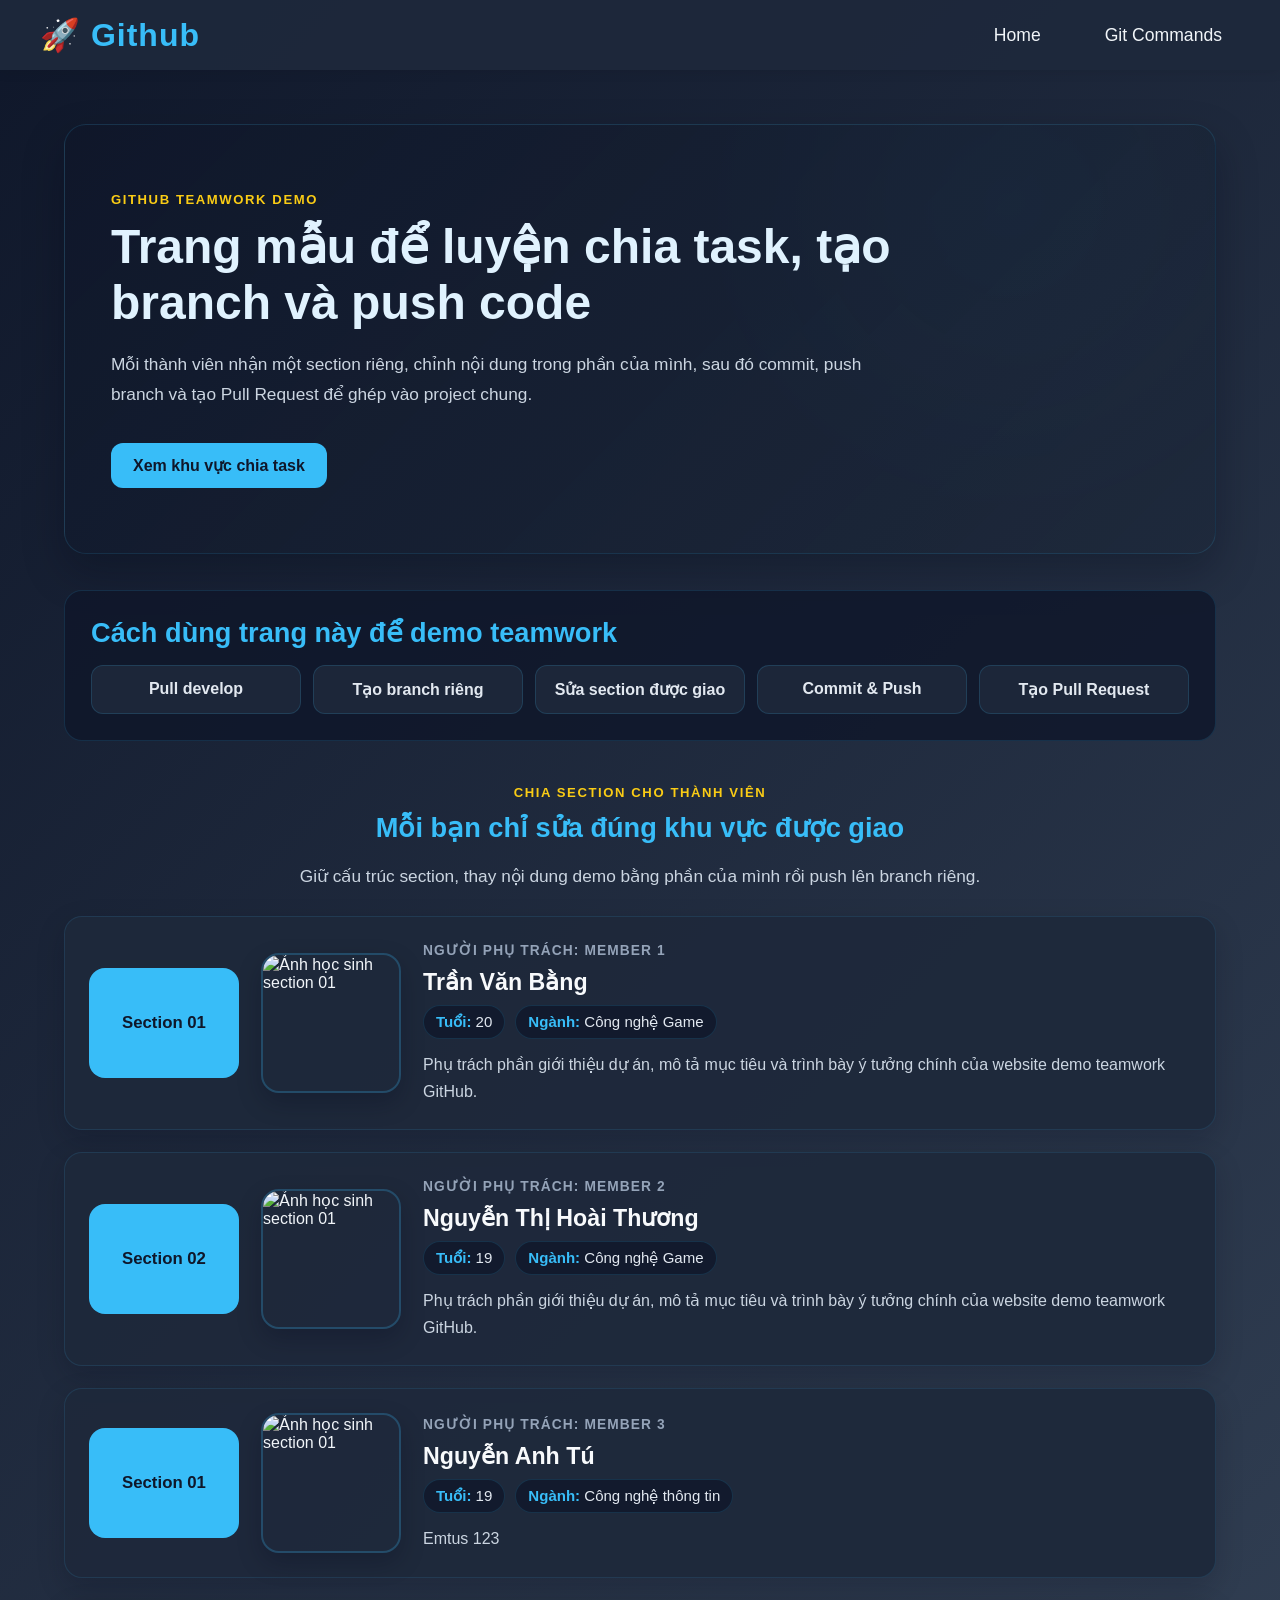
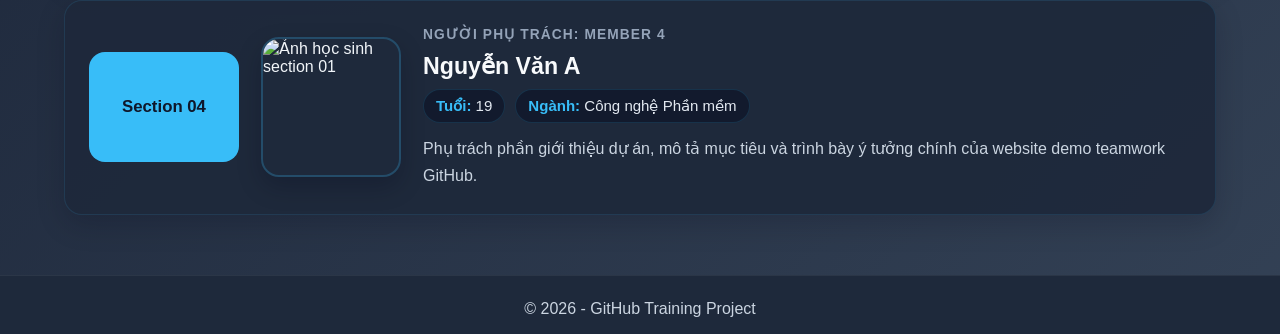
==== commit 5b7d2ae2: "Merge branch 'develop' into fect/section-2" ====
--- a/index.html
+++ b/index.html
@@ -94,8 +94,23 @@
     </article>
 
     <!-- SECTION 03: Copy thay vào index.html, article id="member-section-3" -->
-    
-
+    <article class="member-work-section member-one" id="member-section-1">
+      <div class="member-badge">Section 01</div>
+      <div class="member-profile">
+        <img src="https://scontent.fdad2-1.fna.fbcdn.net/v/t39.30808-6/556759944_1930097498388356_307421923175908812_n.jpg?_nc_cat=101&ccb=1-7&_nc_sid=1d70fc&_nc_eui2=AeEjoZnqyut3etwv5vSrzp3N4biLlRMhdVPhuIuVEyF1U_9GZbSRBkOqIoPj9w2sNINUqiNtuL5TcLoIzGaZe9NK&_nc_ohc=SYh8Oh-GGBQQ7kNvwHxV6ln&_nc_oc=AdrQGl1ZJ1cwbVvdwWqaaDdRkdm50__3CVu-ETXfu-alIXfRdkhwELdNpxFEAi6UTkY&_nc_zt=23&_nc_ht=scontent.fdad2-1.fna&_nc_gid=3TKmgCUlvoY7Y_K0UtMDnA&_nc_ss=7b2a8&oh=00_Af6lkgv536dwW_UC1EzUczpDcu0OHHDe9yXE9eBbj14IPQ&oe=6A0505F3" alt="Ảnh học sinh section 01">
+        <div class="member-content">
+          <span>Người phụ trách: Member 3</span>
+          <h3>Nguyễn Anh Tú</h3>
+          <ul class="student-info">
+            <li><strong>Tuổi:</strong> 19</li>
+            <li><strong>Ngành:</strong> Công nghệ thông tin</li>
+          </ul>
+          <p>
+            Emtus 123
+          </p>
+        </div>
+      </div>
+    </article>
     <!-- SECTION 04: Copy thay vào index.html, article id="member-section-4" -->
     <article class="member-work-section member-one" id="member-section-4">
       <div class="member-badge">Section 04</div>
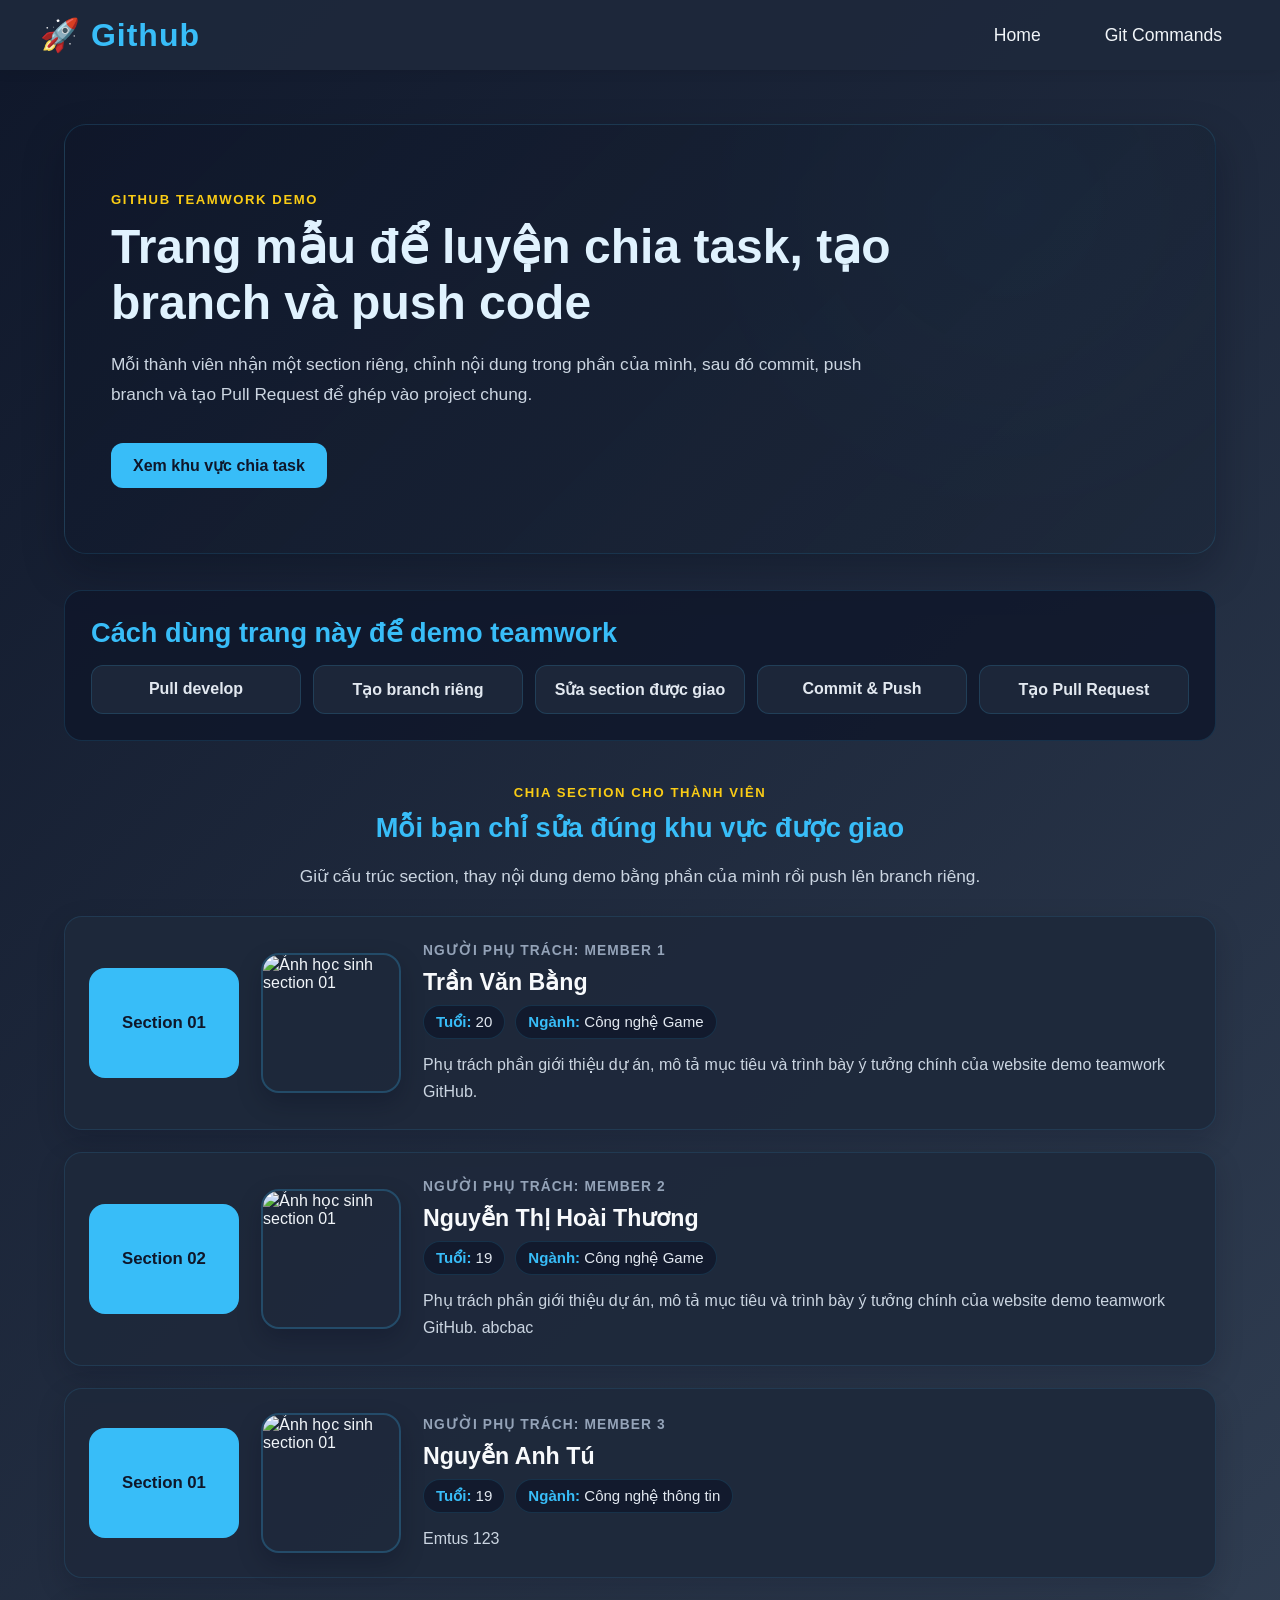
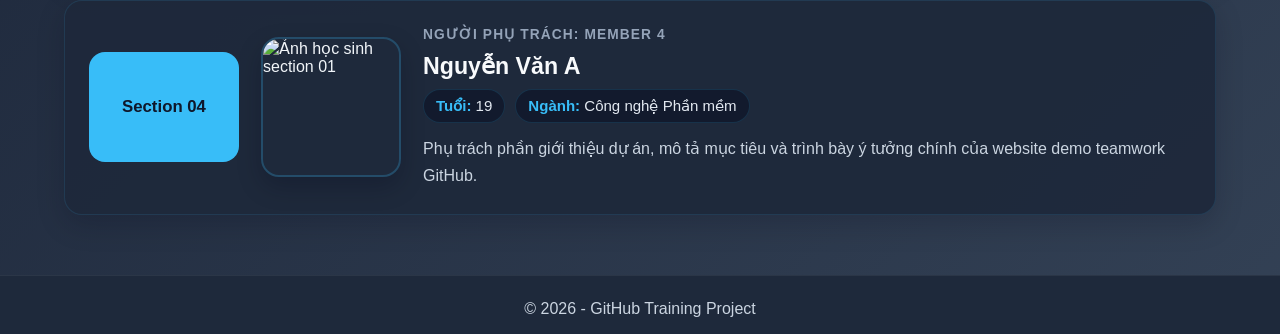
==== commit d8b17641: "main(full code): done" ====
--- a/index.html
+++ b/index.html
@@ -88,6 +88,7 @@
           <p>
             Phụ trách phần giới thiệu dự án, mô tả mục tiêu và trình bày ý tưởng chính
             của website demo teamwork GitHub.
+            abcbac
           </p>
         </div>
       </div>
